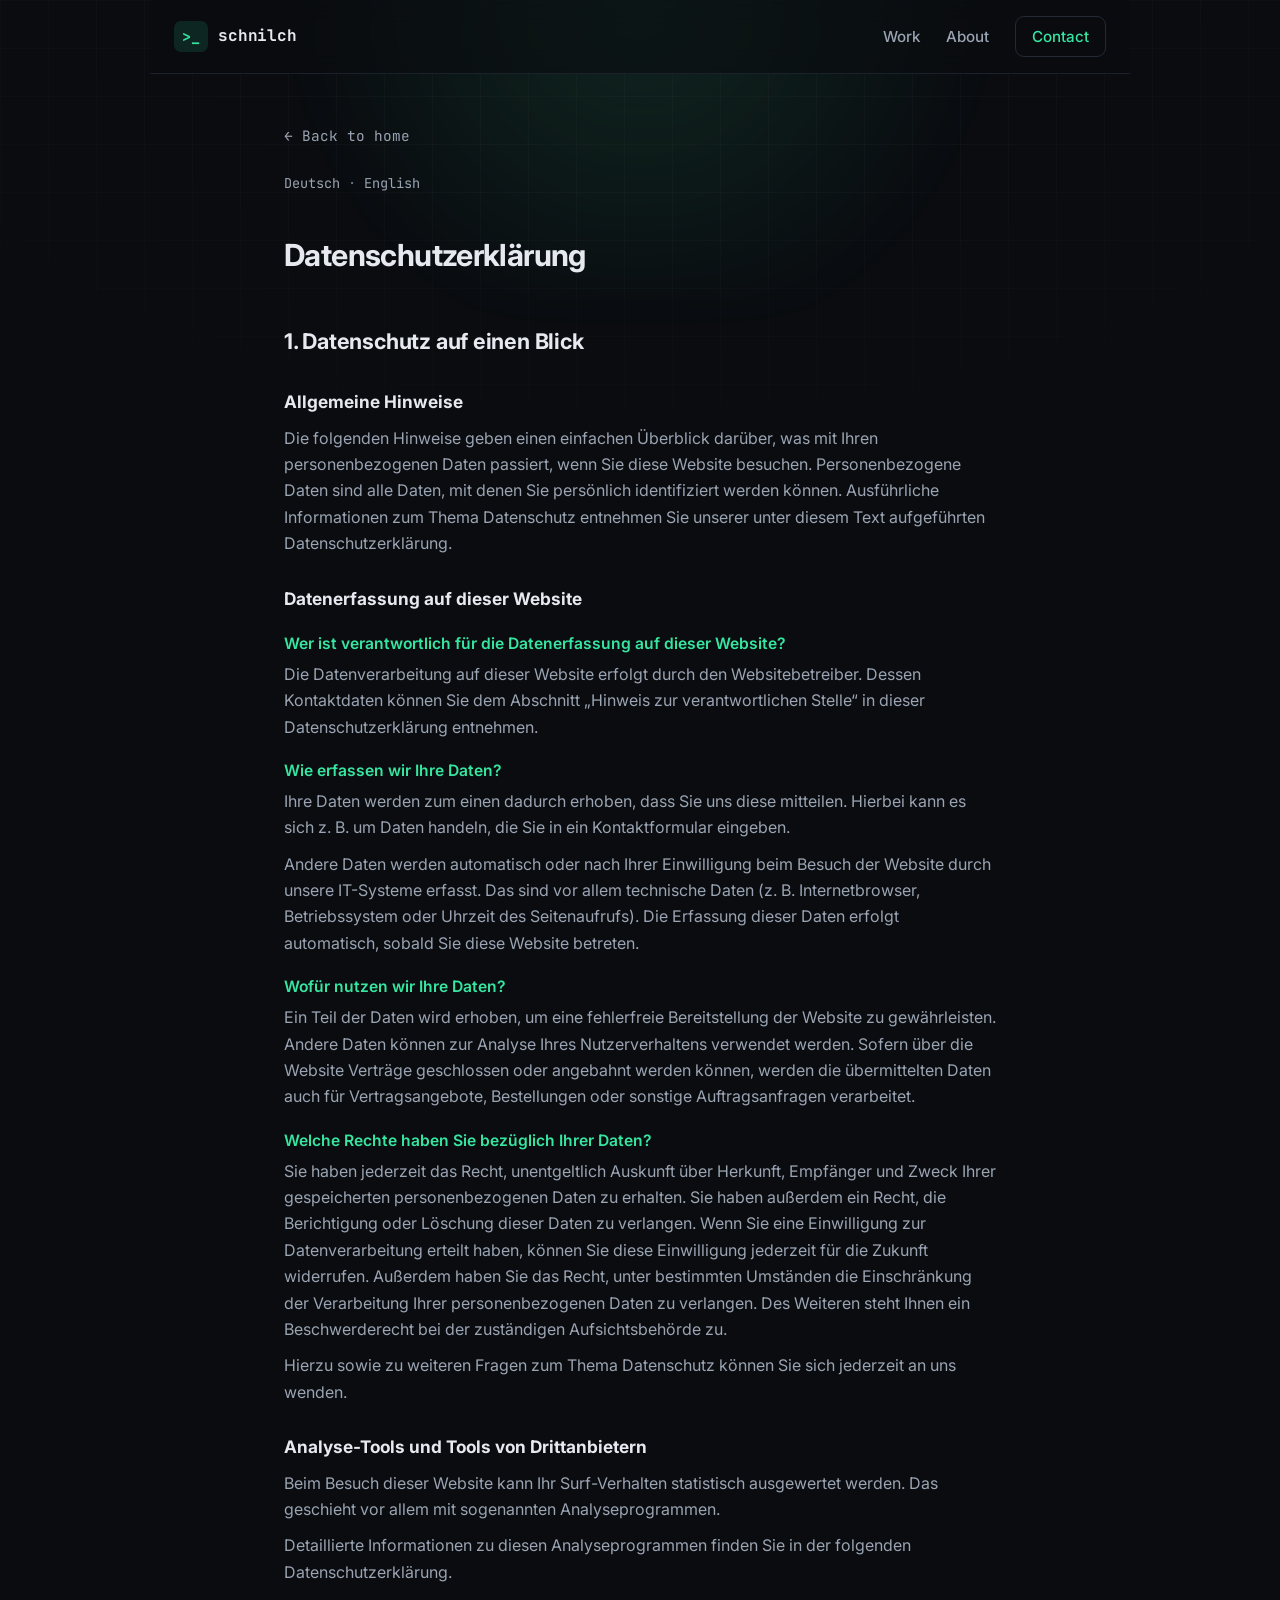
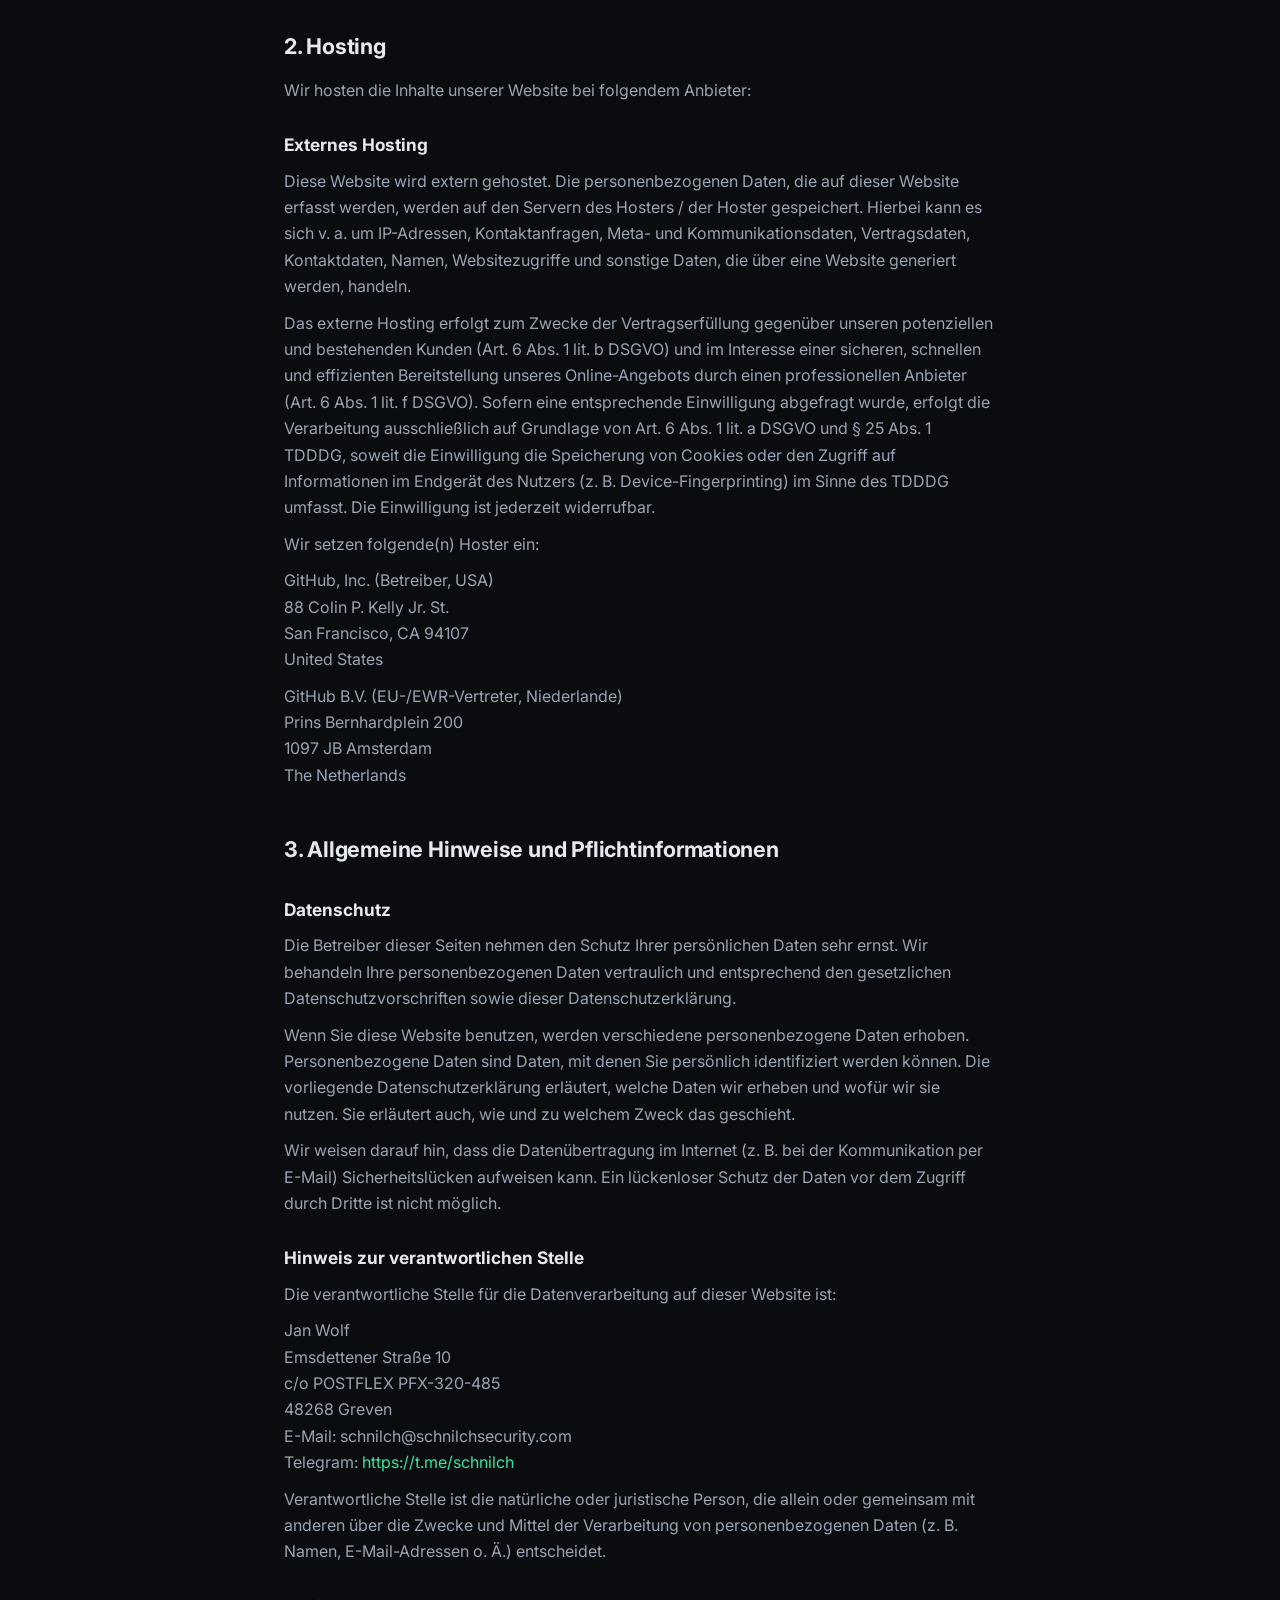
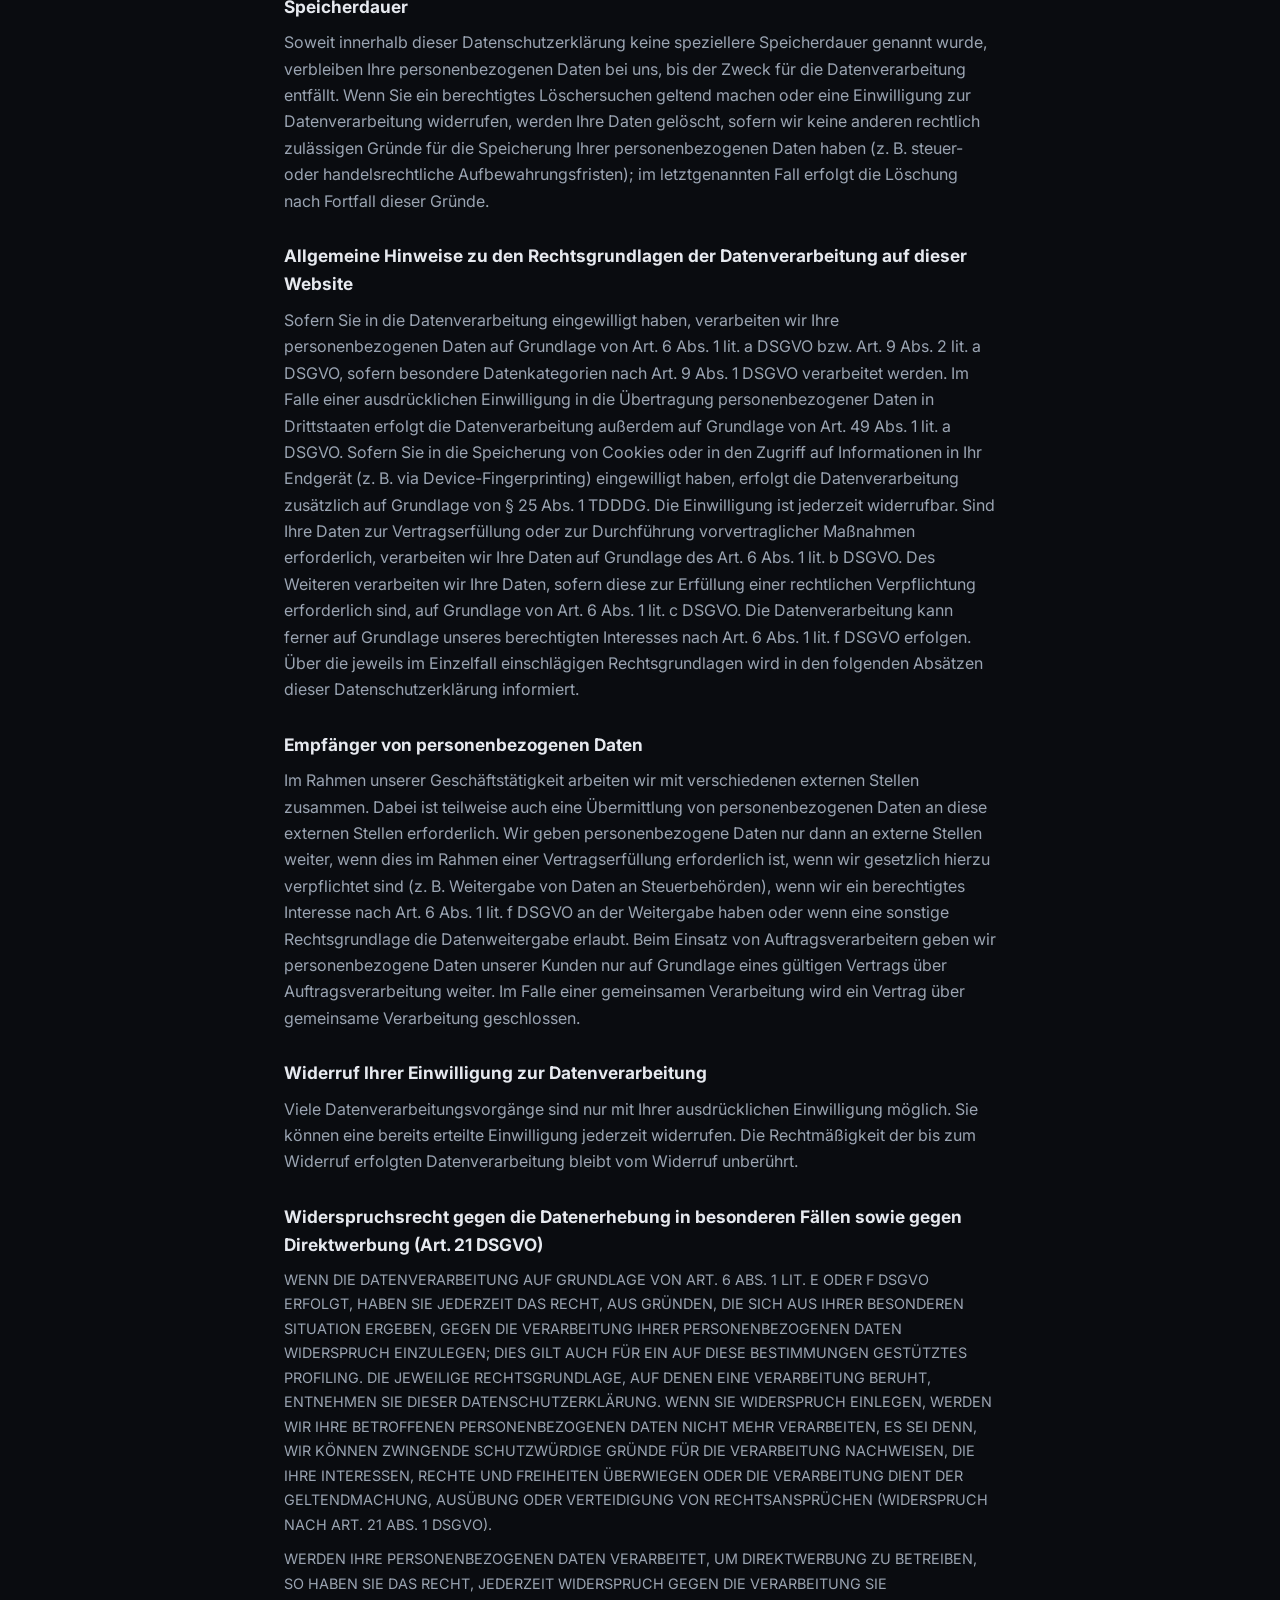
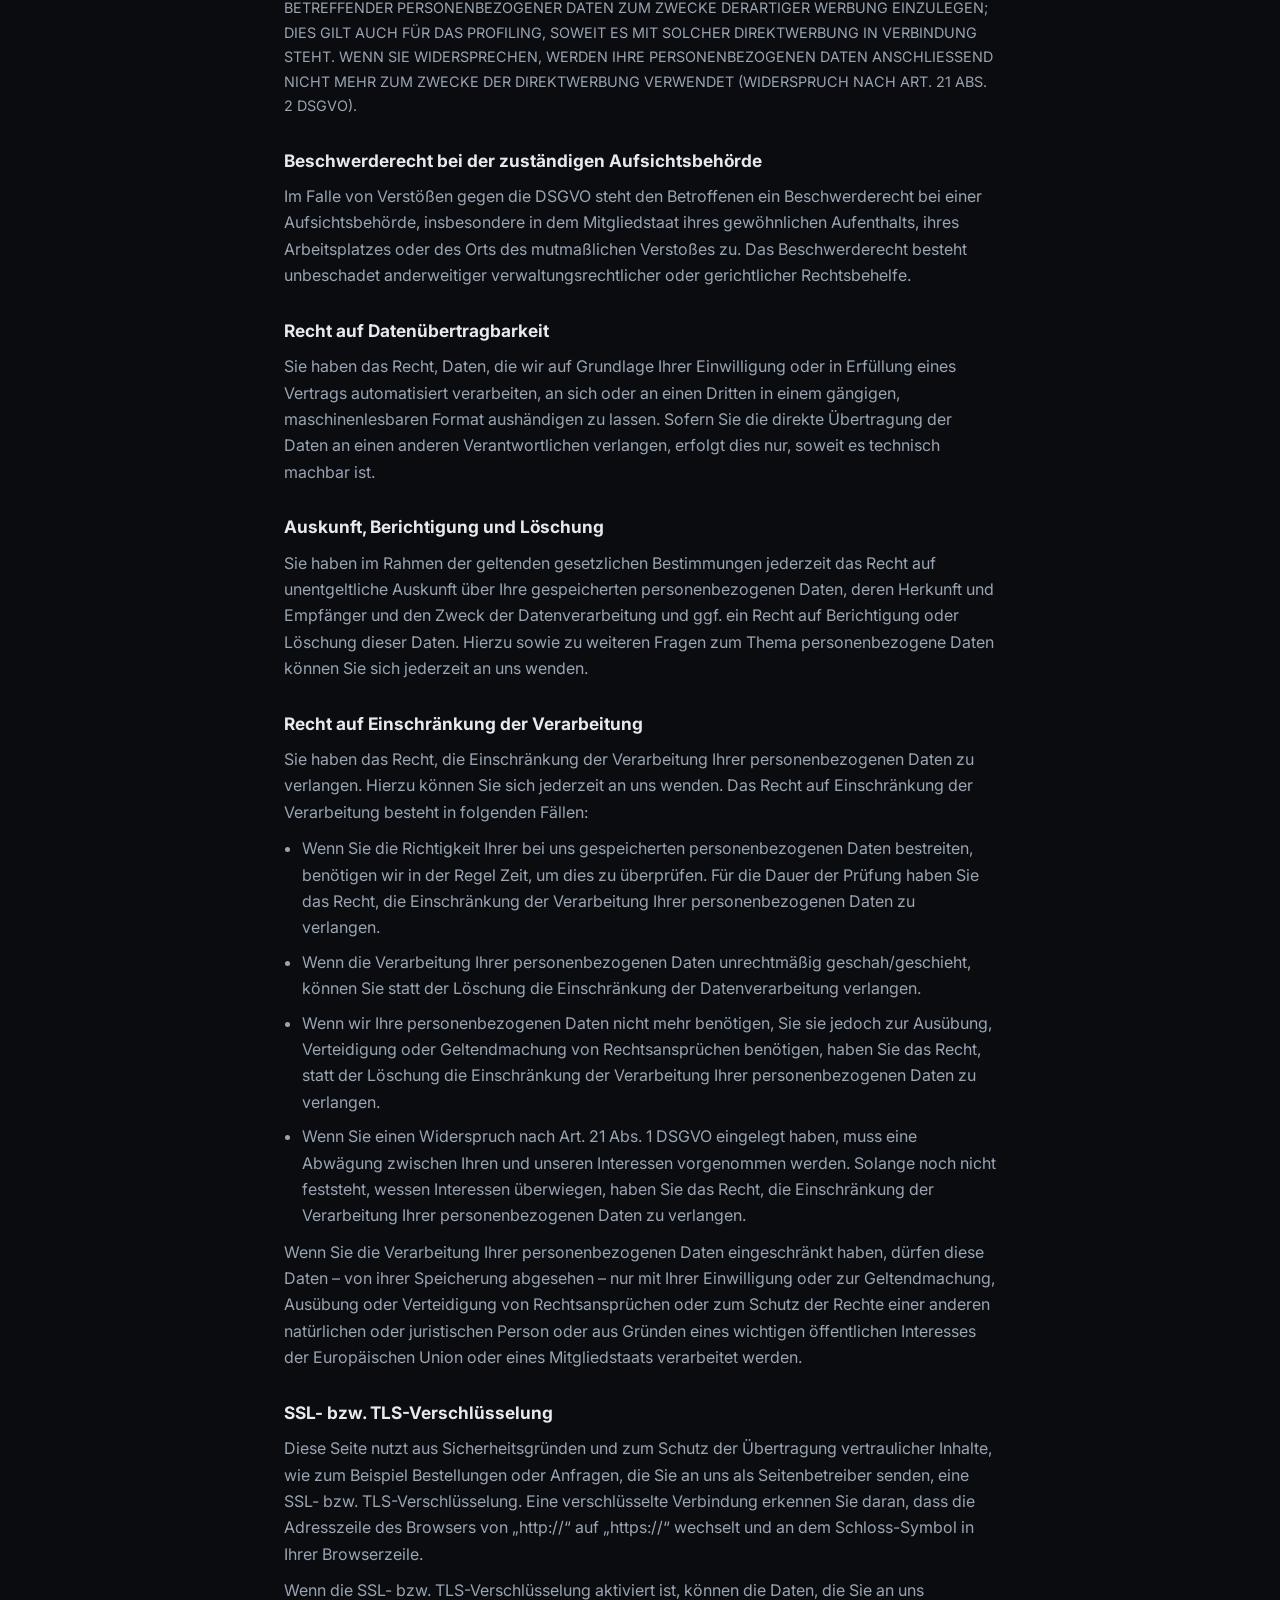
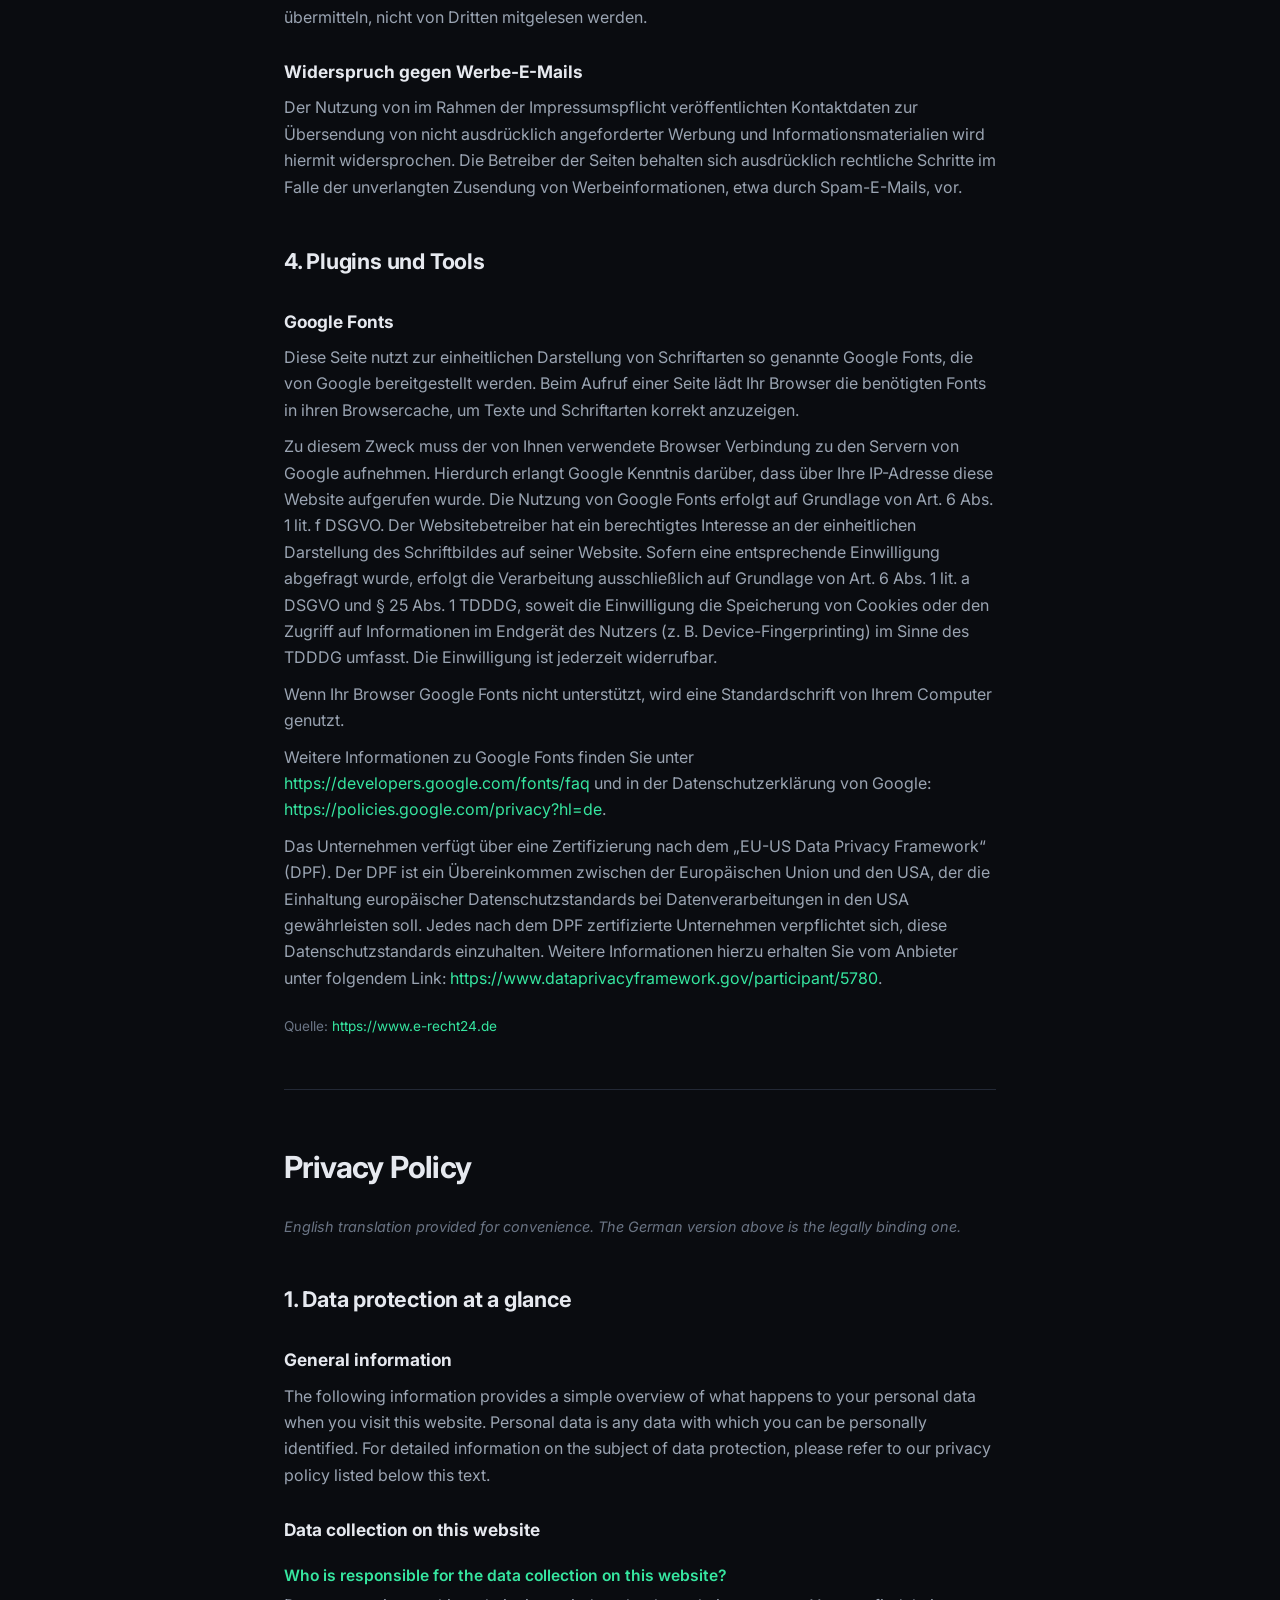
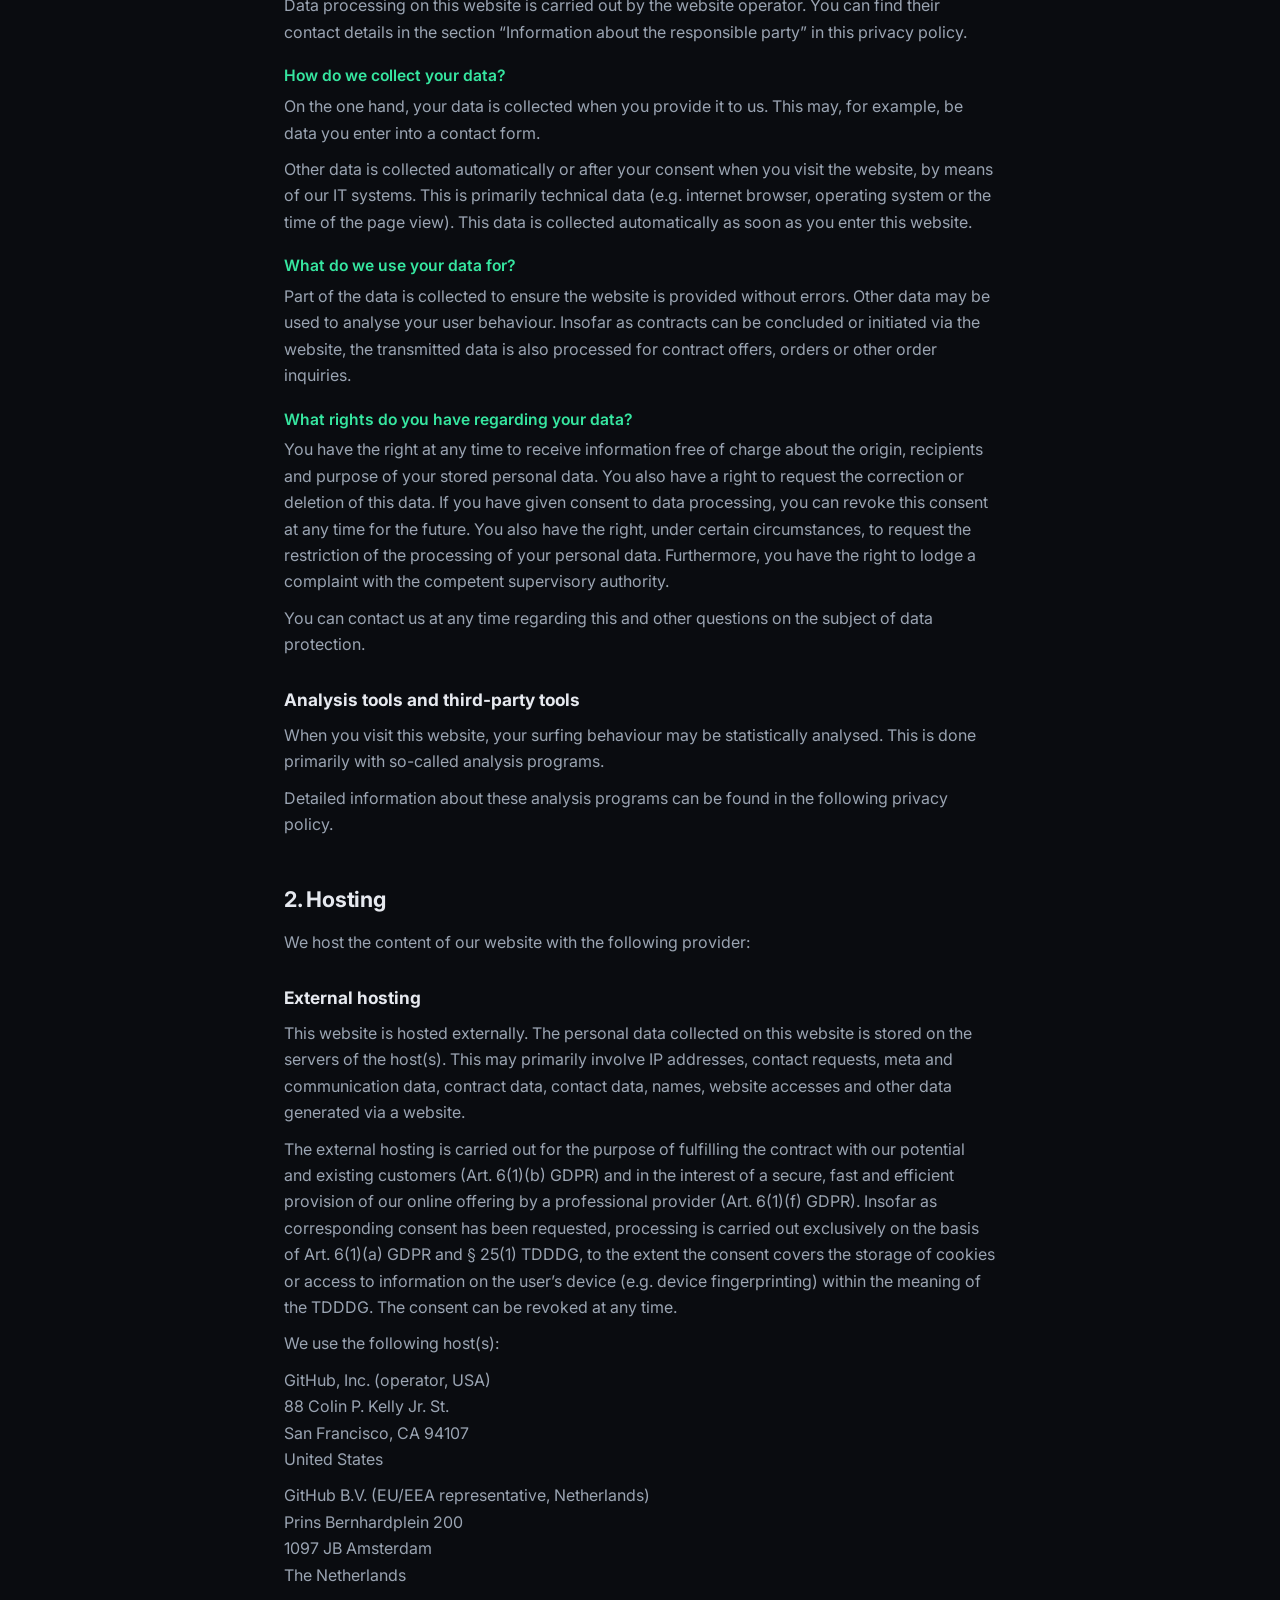
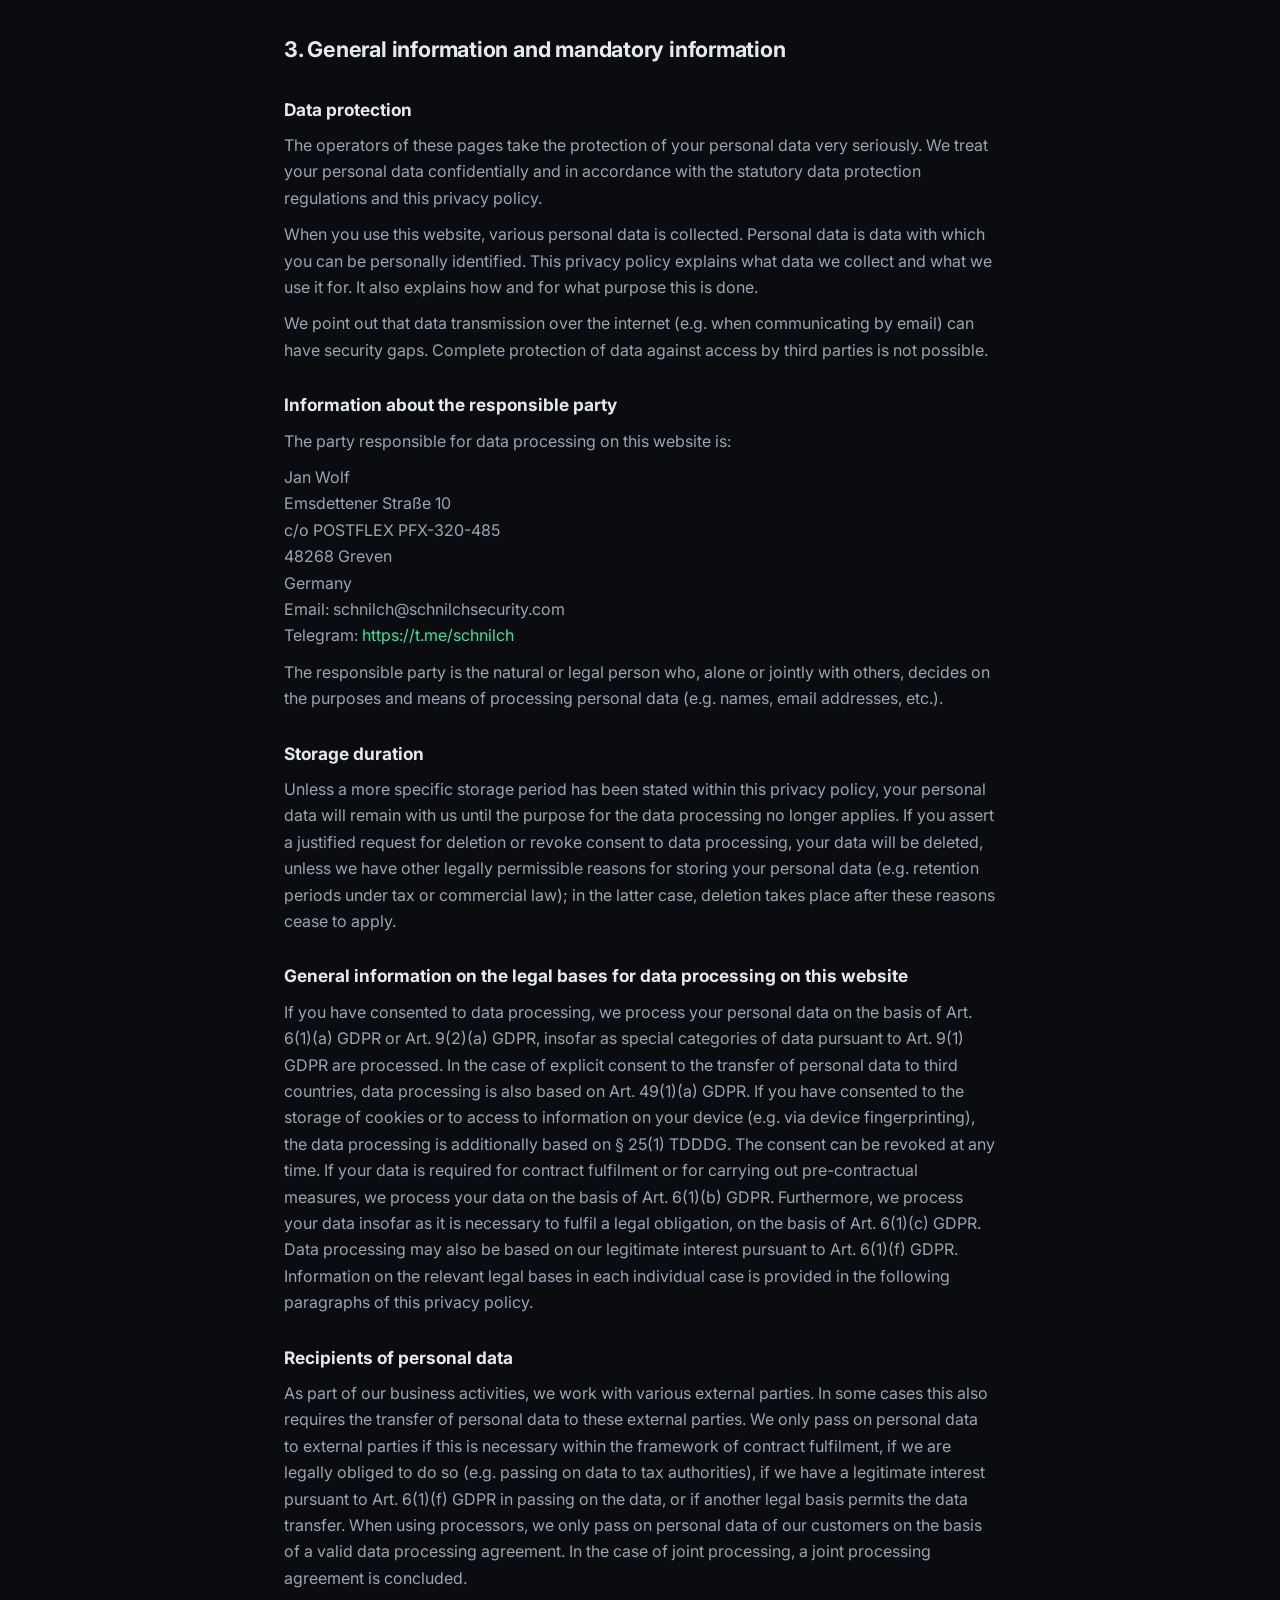
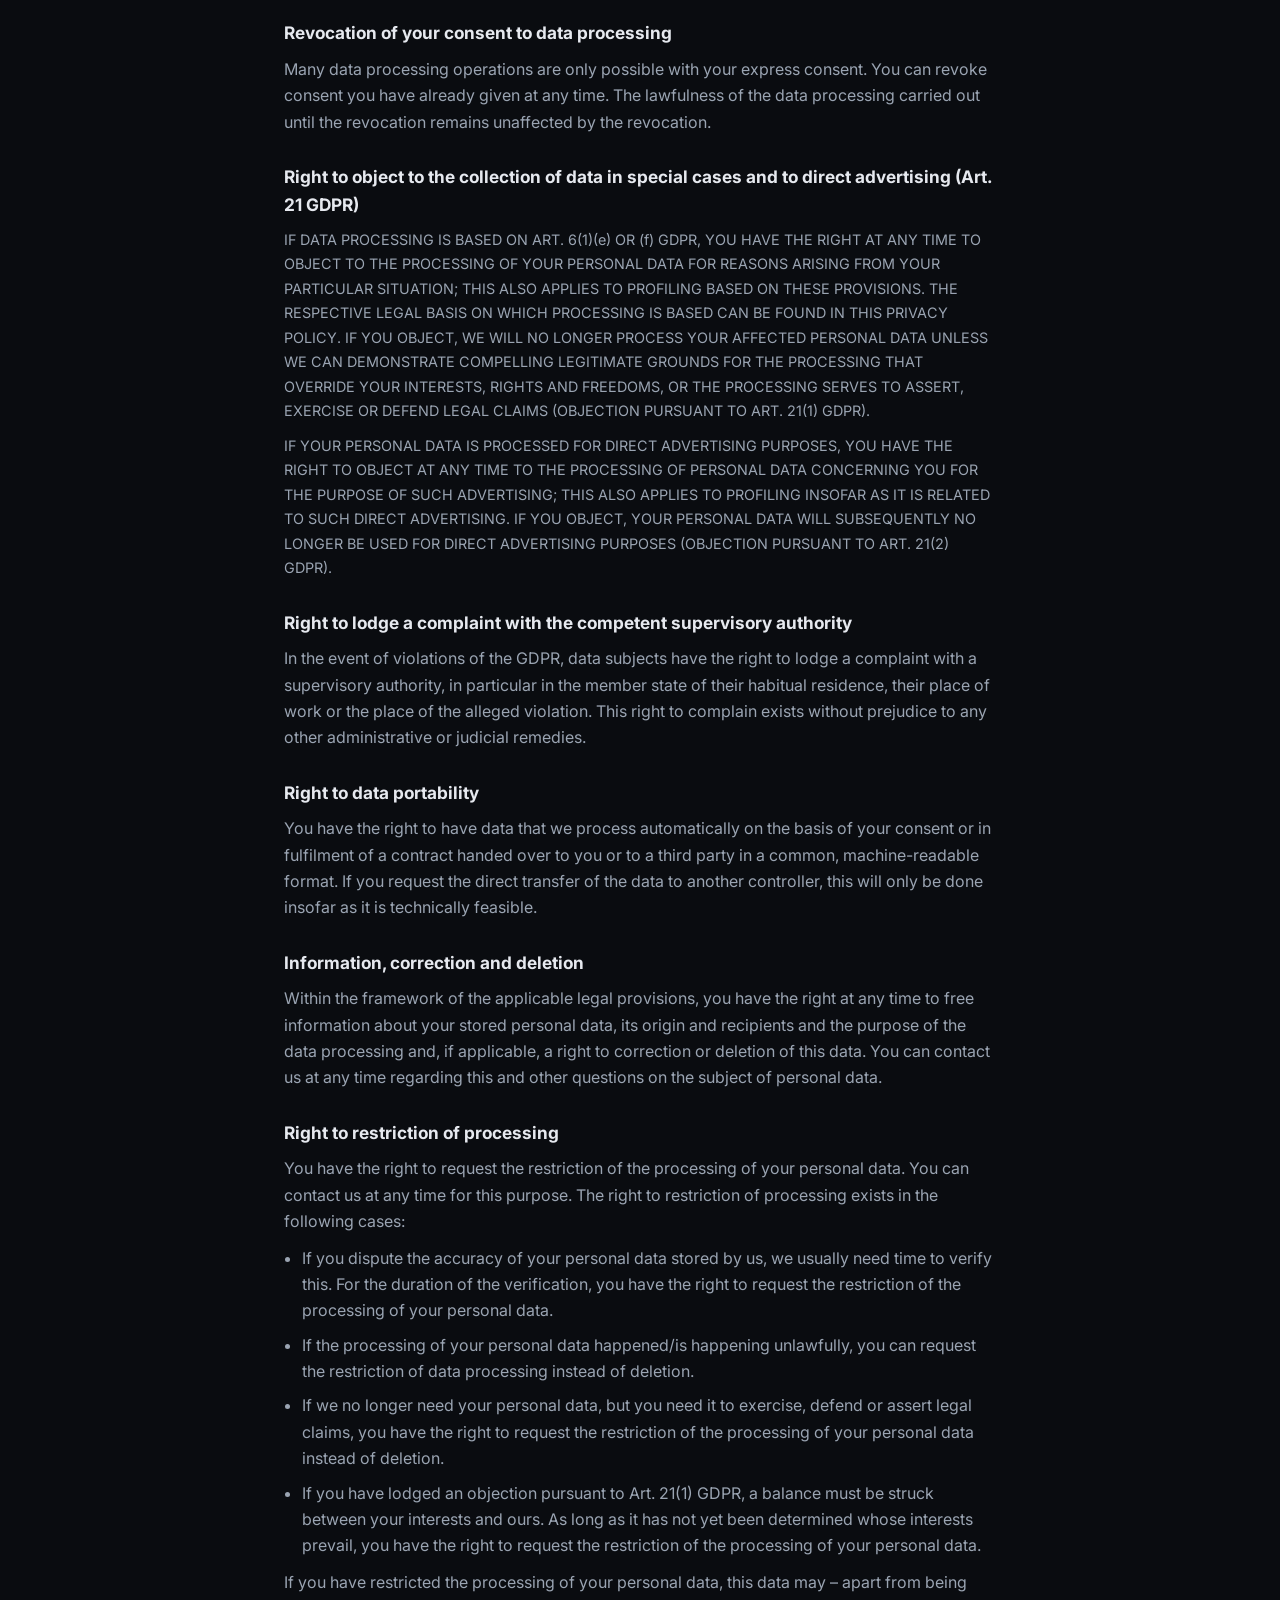
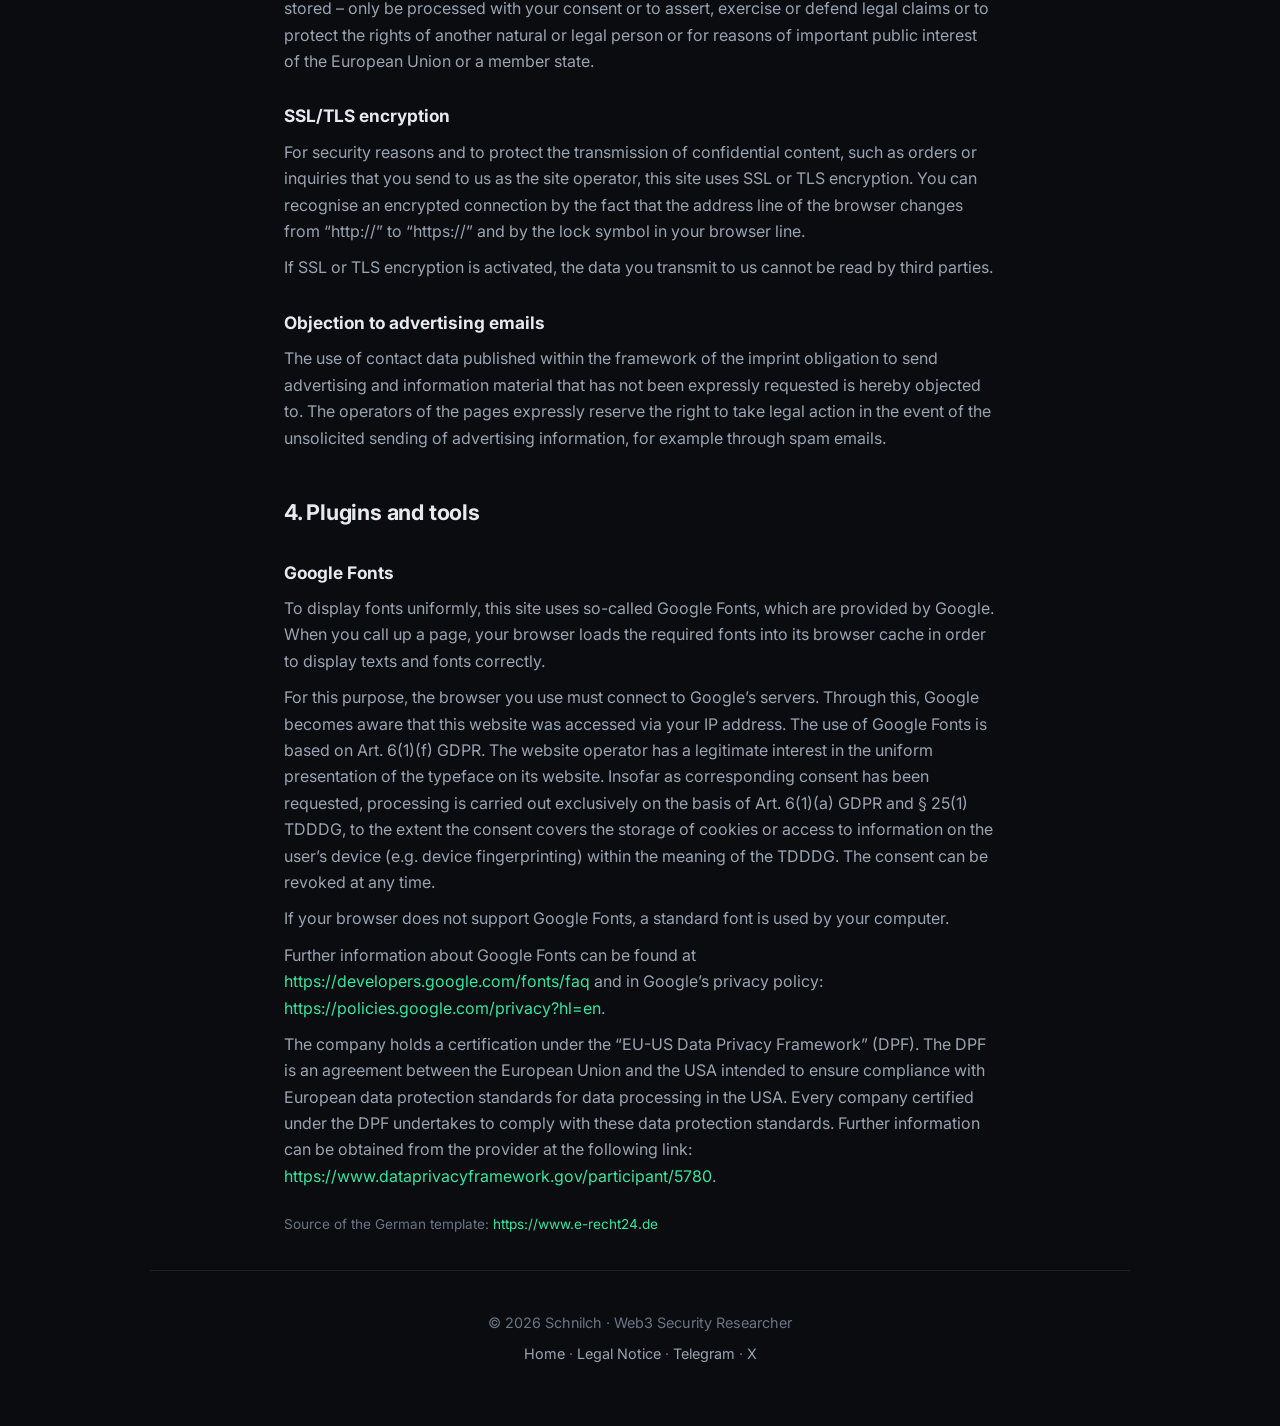
==== datenschutz.html @ ca4ee260 "Initial portfolio site Static site for a Web3 security researcher: hero, public contest results, Sui" ====
<!DOCTYPE html>
<html lang="de">
<head>
  <meta charset="UTF-8" />
  <meta name="viewport" content="width=device-width, initial-scale=1.0" />
  <title>Datenschutzerklärung / Privacy Policy · Schnilch</title>
  <meta name="description" content="Datenschutzerklärung / Privacy Policy for Jan Wolf, Web3 Security Researcher." />

  <link rel="preconnect" href="https://fonts.googleapis.com" />
  <link rel="preconnect" href="https://fonts.gstatic.com" crossorigin />
  <link href="https://fonts.googleapis.com/css2?family=JetBrains+Mono:wght@400;500;700&family=Inter:wght@400;500;600;700;800&display=swap" rel="stylesheet" />
  <link rel="stylesheet" href="styles.css" />
  <link rel="icon" href="data:image/svg+xml,<svg xmlns='http://www.w3.org/2000/svg' viewBox='0 0 100 100'><text y='.9em' font-size='90'>🛡️</text></svg>" />
</head>
<body>
  <div class="bg-grid" aria-hidden="true"></div>
  <div class="bg-glow" aria-hidden="true"></div>

  <header class="nav">
    <a href="index.html" class="brand">
      <span class="brand-mark">&gt;_</span>
      <span class="brand-name">schnilch</span>
    </a>
    <nav class="nav-links">
      <a href="index.html#work">Work</a>
      <a href="index.html#about">About</a>
      <a href="index.html#contact" class="nav-cta">Contact</a>
    </nav>
  </header>

  <main class="legal">
    <a class="back-link" href="index.html">← Back to home</a>
    <div class="lang-jump"><a href="#de">Deutsch</a> · <a href="#en">English</a></div>

    <!-- ============ GERMAN (legally binding) ============ -->
    <article id="de" class="legal-doc" lang="de">
      <h1>Datenschutzerklärung</h1>

      <h2>1. Datenschutz auf einen Blick</h2>

      <h3>Allgemeine Hinweise</h3>
      <p>Die folgenden Hinweise geben einen einfachen Überblick darüber, was mit Ihren personenbezogenen Daten passiert, wenn Sie diese Website besuchen. Personenbezogene Daten sind alle Daten, mit denen Sie persönlich identifiziert werden können. Ausführliche Informationen zum Thema Datenschutz entnehmen Sie unserer unter diesem Text aufgeführten Datenschutzerklärung.</p>

      <h3>Datenerfassung auf dieser Website</h3>

      <h4>Wer ist verantwortlich für die Datenerfassung auf dieser Website?</h4>
      <p>Die Datenverarbeitung auf dieser Website erfolgt durch den Websitebetreiber. Dessen Kontaktdaten können Sie dem Abschnitt „Hinweis zur verantwortlichen Stelle“ in dieser Datenschutzerklärung entnehmen.</p>

      <h4>Wie erfassen wir Ihre Daten?</h4>
      <p>Ihre Daten werden zum einen dadurch erhoben, dass Sie uns diese mitteilen. Hierbei kann es sich z. B. um Daten handeln, die Sie in ein Kontaktformular eingeben.</p>
      <p>Andere Daten werden automatisch oder nach Ihrer Einwilligung beim Besuch der Website durch unsere IT-Systeme erfasst. Das sind vor allem technische Daten (z. B. Internetbrowser, Betriebssystem oder Uhrzeit des Seitenaufrufs). Die Erfassung dieser Daten erfolgt automatisch, sobald Sie diese Website betreten.</p>

      <h4>Wofür nutzen wir Ihre Daten?</h4>
      <p>Ein Teil der Daten wird erhoben, um eine fehlerfreie Bereitstellung der Website zu gewährleisten. Andere Daten können zur Analyse Ihres Nutzerverhaltens verwendet werden. Sofern über die Website Verträge geschlossen oder angebahnt werden können, werden die übermittelten Daten auch für Vertragsangebote, Bestellungen oder sonstige Auftragsanfragen verarbeitet.</p>

      <h4>Welche Rechte haben Sie bezüglich Ihrer Daten?</h4>
      <p>Sie haben jederzeit das Recht, unentgeltlich Auskunft über Herkunft, Empfänger und Zweck Ihrer gespeicherten personenbezogenen Daten zu erhalten. Sie haben außerdem ein Recht, die Berichtigung oder Löschung dieser Daten zu verlangen. Wenn Sie eine Einwilligung zur Datenverarbeitung erteilt haben, können Sie diese Einwilligung jederzeit für die Zukunft widerrufen. Außerdem haben Sie das Recht, unter bestimmten Umständen die Einschränkung der Verarbeitung Ihrer personenbezogenen Daten zu verlangen. Des Weiteren steht Ihnen ein Beschwerderecht bei der zuständigen Aufsichtsbehörde zu.</p>
      <p>Hierzu sowie zu weiteren Fragen zum Thema Datenschutz können Sie sich jederzeit an uns wenden.</p>

      <h3>Analyse-Tools und Tools von Drittanbietern</h3>
      <p>Beim Besuch dieser Website kann Ihr Surf-Verhalten statistisch ausgewertet werden. Das geschieht vor allem mit sogenannten Analyseprogrammen.</p>
      <p>Detaillierte Informationen zu diesen Analyseprogrammen finden Sie in der folgenden Datenschutzerklärung.</p>

      <h2>2. Hosting</h2>
      <p>Wir hosten die Inhalte unserer Website bei folgendem Anbieter:</p>

      <h3>Externes Hosting</h3>
      <p>Diese Website wird extern gehostet. Die personenbezogenen Daten, die auf dieser Website erfasst werden, werden auf den Servern des Hosters / der Hoster gespeichert. Hierbei kann es sich v. a. um IP-Adressen, Kontaktanfragen, Meta- und Kommunikationsdaten, Vertragsdaten, Kontaktdaten, Namen, Websitezugriffe und sonstige Daten, die über eine Website generiert werden, handeln.</p>
      <p>Das externe Hosting erfolgt zum Zwecke der Vertragserfüllung gegenüber unseren potenziellen und bestehenden Kunden (Art. 6 Abs. 1 lit. b DSGVO) und im Interesse einer sicheren, schnellen und effizienten Bereitstellung unseres Online-Angebots durch einen professionellen Anbieter (Art. 6 Abs. 1 lit. f DSGVO). Sofern eine entsprechende Einwilligung abgefragt wurde, erfolgt die Verarbeitung ausschließlich auf Grundlage von Art. 6 Abs. 1 lit. a DSGVO und § 25 Abs. 1 TDDDG, soweit die Einwilligung die Speicherung von Cookies oder den Zugriff auf Informationen im Endgerät des Nutzers (z. B. Device-Fingerprinting) im Sinne des TDDDG umfasst. Die Einwilligung ist jederzeit widerrufbar.</p>
      <p>Wir setzen folgende(n) Hoster ein:</p>
      <p>GitHub, Inc. (Betreiber, USA)<br />
      88 Colin P. Kelly Jr. St.<br />
      San Francisco, CA 94107<br />
      United States</p>
      <p>GitHub B.V. (EU-/EWR-Vertreter, Niederlande)<br />
      Prins Bernhardplein 200<br />
      1097 JB Amsterdam<br />
      The Netherlands</p>

      <h2>3. Allgemeine Hinweise und Pflichtinformationen</h2>

      <h3>Datenschutz</h3>
      <p>Die Betreiber dieser Seiten nehmen den Schutz Ihrer persönlichen Daten sehr ernst. Wir behandeln Ihre personenbezogenen Daten vertraulich und entsprechend den gesetzlichen Datenschutzvorschriften sowie dieser Datenschutzerklärung.</p>
      <p>Wenn Sie diese Website benutzen, werden verschiedene personenbezogene Daten erhoben. Personenbezogene Daten sind Daten, mit denen Sie persönlich identifiziert werden können. Die vorliegende Datenschutzerklärung erläutert, welche Daten wir erheben und wofür wir sie nutzen. Sie erläutert auch, wie und zu welchem Zweck das geschieht.</p>
      <p>Wir weisen darauf hin, dass die Datenübertragung im Internet (z. B. bei der Kommunikation per E-Mail) Sicherheitslücken aufweisen kann. Ein lückenloser Schutz der Daten vor dem Zugriff durch Dritte ist nicht möglich.</p>

      <h3>Hinweis zur verantwortlichen Stelle</h3>
      <p>Die verantwortliche Stelle für die Datenverarbeitung auf dieser Website ist:</p>
      <p>Jan Wolf<br />
      Emsdettener Straße 10<br />
      c/o POSTFLEX PFX-320-485<br />
      48268 Greven<br />
      E-Mail: schnilch@schnilchsecurity.com<br />
      Telegram: <a href="https://t.me/schnilch" target="_blank" rel="noopener">https://t.me/schnilch</a></p>
      <p>Verantwortliche Stelle ist die natürliche oder juristische Person, die allein oder gemeinsam mit anderen über die Zwecke und Mittel der Verarbeitung von personenbezogenen Daten (z. B. Namen, E-Mail-Adressen o. Ä.) entscheidet.</p>

      <h3>Speicherdauer</h3>
      <p>Soweit innerhalb dieser Datenschutzerklärung keine speziellere Speicherdauer genannt wurde, verbleiben Ihre personenbezogenen Daten bei uns, bis der Zweck für die Datenverarbeitung entfällt. Wenn Sie ein berechtigtes Löschersuchen geltend machen oder eine Einwilligung zur Datenverarbeitung widerrufen, werden Ihre Daten gelöscht, sofern wir keine anderen rechtlich zulässigen Gründe für die Speicherung Ihrer personenbezogenen Daten haben (z. B. steuer- oder handelsrechtliche Aufbewahrungsfristen); im letztgenannten Fall erfolgt die Löschung nach Fortfall dieser Gründe.</p>

      <h3>Allgemeine Hinweise zu den Rechtsgrundlagen der Datenverarbeitung auf dieser Website</h3>
      <p>Sofern Sie in die Datenverarbeitung eingewilligt haben, verarbeiten wir Ihre personenbezogenen Daten auf Grundlage von Art. 6 Abs. 1 lit. a DSGVO bzw. Art. 9 Abs. 2 lit. a DSGVO, sofern besondere Datenkategorien nach Art. 9 Abs. 1 DSGVO verarbeitet werden. Im Falle einer ausdrücklichen Einwilligung in die Übertragung personenbezogener Daten in Drittstaaten erfolgt die Datenverarbeitung außerdem auf Grundlage von Art. 49 Abs. 1 lit. a DSGVO. Sofern Sie in die Speicherung von Cookies oder in den Zugriff auf Informationen in Ihr Endgerät (z. B. via Device-Fingerprinting) eingewilligt haben, erfolgt die Datenverarbeitung zusätzlich auf Grundlage von § 25 Abs. 1 TDDDG. Die Einwilligung ist jederzeit widerrufbar. Sind Ihre Daten zur Vertragserfüllung oder zur Durchführung vorvertraglicher Maßnahmen erforderlich, verarbeiten wir Ihre Daten auf Grundlage des Art. 6 Abs. 1 lit. b DSGVO. Des Weiteren verarbeiten wir Ihre Daten, sofern diese zur Erfüllung einer rechtlichen Verpflichtung erforderlich sind, auf Grundlage von Art. 6 Abs. 1 lit. c DSGVO. Die Datenverarbeitung kann ferner auf Grundlage unseres berechtigten Interesses nach Art. 6 Abs. 1 lit. f DSGVO erfolgen. Über die jeweils im Einzelfall einschlägigen Rechtsgrundlagen wird in den folgenden Absätzen dieser Datenschutzerklärung informiert.</p>

      <h3>Empfänger von personenbezogenen Daten</h3>
      <p>Im Rahmen unserer Geschäftstätigkeit arbeiten wir mit verschiedenen externen Stellen zusammen. Dabei ist teilweise auch eine Übermittlung von personenbezogenen Daten an diese externen Stellen erforderlich. Wir geben personenbezogene Daten nur dann an externe Stellen weiter, wenn dies im Rahmen einer Vertragserfüllung erforderlich ist, wenn wir gesetzlich hierzu verpflichtet sind (z. B. Weitergabe von Daten an Steuerbehörden), wenn wir ein berechtigtes Interesse nach Art. 6 Abs. 1 lit. f DSGVO an der Weitergabe haben oder wenn eine sonstige Rechtsgrundlage die Datenweitergabe erlaubt. Beim Einsatz von Auftragsverarbeitern geben wir personenbezogene Daten unserer Kunden nur auf Grundlage eines gültigen Vertrags über Auftragsverarbeitung weiter. Im Falle einer gemeinsamen Verarbeitung wird ein Vertrag über gemeinsame Verarbeitung geschlossen.</p>

      <h3>Widerruf Ihrer Einwilligung zur Datenverarbeitung</h3>
      <p>Viele Datenverarbeitungsvorgänge sind nur mit Ihrer ausdrücklichen Einwilligung möglich. Sie können eine bereits erteilte Einwilligung jederzeit widerrufen. Die Rechtmäßigkeit der bis zum Widerruf erfolgten Datenverarbeitung bleibt vom Widerruf unberührt.</p>

      <h3>Widerspruchsrecht gegen die Datenerhebung in besonderen Fällen sowie gegen Direktwerbung (Art. 21 DSGVO)</h3>
      <p class="upper">WENN DIE DATENVERARBEITUNG AUF GRUNDLAGE VON ART. 6 ABS. 1 LIT. E ODER F DSGVO ERFOLGT, HABEN SIE JEDERZEIT DAS RECHT, AUS GRÜNDEN, DIE SICH AUS IHRER BESONDEREN SITUATION ERGEBEN, GEGEN DIE VERARBEITUNG IHRER PERSONENBEZOGENEN DATEN WIDERSPRUCH EINZULEGEN; DIES GILT AUCH FÜR EIN AUF DIESE BESTIMMUNGEN GESTÜTZTES PROFILING. DIE JEWEILIGE RECHTSGRUNDLAGE, AUF DENEN EINE VERARBEITUNG BERUHT, ENTNEHMEN SIE DIESER DATENSCHUTZERKLÄRUNG. WENN SIE WIDERSPRUCH EINLEGEN, WERDEN WIR IHRE BETROFFENEN PERSONENBEZOGENEN DATEN NICHT MEHR VERARBEITEN, ES SEI DENN, WIR KÖNNEN ZWINGENDE SCHUTZWÜRDIGE GRÜNDE FÜR DIE VERARBEITUNG NACHWEISEN, DIE IHRE INTERESSEN, RECHTE UND FREIHEITEN ÜBERWIEGEN ODER DIE VERARBEITUNG DIENT DER GELTENDMACHUNG, AUSÜBUNG ODER VERTEIDIGUNG VON RECHTSANSPRÜCHEN (WIDERSPRUCH NACH ART. 21 ABS. 1 DSGVO).</p>
      <p class="upper">WERDEN IHRE PERSONENBEZOGENEN DATEN VERARBEITET, UM DIREKTWERBUNG ZU BETREIBEN, SO HABEN SIE DAS RECHT, JEDERZEIT WIDERSPRUCH GEGEN DIE VERARBEITUNG SIE BETREFFENDER PERSONENBEZOGENER DATEN ZUM ZWECKE DERARTIGER WERBUNG EINZULEGEN; DIES GILT AUCH FÜR DAS PROFILING, SOWEIT ES MIT SOLCHER DIREKTWERBUNG IN VERBINDUNG STEHT. WENN SIE WIDERSPRECHEN, WERDEN IHRE PERSONENBEZOGENEN DATEN ANSCHLIESSEND NICHT MEHR ZUM ZWECKE DER DIREKTWERBUNG VERWENDET (WIDERSPRUCH NACH ART. 21 ABS. 2 DSGVO).</p>

      <h3>Beschwerderecht bei der zuständigen Aufsichtsbehörde</h3>
      <p>Im Falle von Verstößen gegen die DSGVO steht den Betroffenen ein Beschwerderecht bei einer Aufsichtsbehörde, insbesondere in dem Mitgliedstaat ihres gewöhnlichen Aufenthalts, ihres Arbeitsplatzes oder des Orts des mutmaßlichen Verstoßes zu. Das Beschwerderecht besteht unbeschadet anderweitiger verwaltungsrechtlicher oder gerichtlicher Rechtsbehelfe.</p>

      <h3>Recht auf Datenübertragbarkeit</h3>
      <p>Sie haben das Recht, Daten, die wir auf Grundlage Ihrer Einwilligung oder in Erfüllung eines Vertrags automatisiert verarbeiten, an sich oder an einen Dritten in einem gängigen, maschinenlesbaren Format aushändigen zu lassen. Sofern Sie die direkte Übertragung der Daten an einen anderen Verantwortlichen verlangen, erfolgt dies nur, soweit es technisch machbar ist.</p>

      <h3>Auskunft, Berichtigung und Löschung</h3>
      <p>Sie haben im Rahmen der geltenden gesetzlichen Bestimmungen jederzeit das Recht auf unentgeltliche Auskunft über Ihre gespeicherten personenbezogenen Daten, deren Herkunft und Empfänger und den Zweck der Datenverarbeitung und ggf. ein Recht auf Berichtigung oder Löschung dieser Daten. Hierzu sowie zu weiteren Fragen zum Thema personenbezogene Daten können Sie sich jederzeit an uns wenden.</p>

      <h3>Recht auf Einschränkung der Verarbeitung</h3>
      <p>Sie haben das Recht, die Einschränkung der Verarbeitung Ihrer personenbezogenen Daten zu verlangen. Hierzu können Sie sich jederzeit an uns wenden. Das Recht auf Einschränkung der Verarbeitung besteht in folgenden Fällen:</p>
      <ul>
        <li>Wenn Sie die Richtigkeit Ihrer bei uns gespeicherten personenbezogenen Daten bestreiten, benötigen wir in der Regel Zeit, um dies zu überprüfen. Für die Dauer der Prüfung haben Sie das Recht, die Einschränkung der Verarbeitung Ihrer personenbezogenen Daten zu verlangen.</li>
        <li>Wenn die Verarbeitung Ihrer personenbezogenen Daten unrechtmäßig geschah/geschieht, können Sie statt der Löschung die Einschränkung der Datenverarbeitung verlangen.</li>
        <li>Wenn wir Ihre personenbezogenen Daten nicht mehr benötigen, Sie sie jedoch zur Ausübung, Verteidigung oder Geltendmachung von Rechtsansprüchen benötigen, haben Sie das Recht, statt der Löschung die Einschränkung der Verarbeitung Ihrer personenbezogenen Daten zu verlangen.</li>
        <li>Wenn Sie einen Widerspruch nach Art. 21 Abs. 1 DSGVO eingelegt haben, muss eine Abwägung zwischen Ihren und unseren Interessen vorgenommen werden. Solange noch nicht feststeht, wessen Interessen überwiegen, haben Sie das Recht, die Einschränkung der Verarbeitung Ihrer personenbezogenen Daten zu verlangen.</li>
      </ul>
      <p>Wenn Sie die Verarbeitung Ihrer personenbezogenen Daten eingeschränkt haben, dürfen diese Daten – von ihrer Speicherung abgesehen – nur mit Ihrer Einwilligung oder zur Geltendmachung, Ausübung oder Verteidigung von Rechtsansprüchen oder zum Schutz der Rechte einer anderen natürlichen oder juristischen Person oder aus Gründen eines wichtigen öffentlichen Interesses der Europäischen Union oder eines Mitgliedstaats verarbeitet werden.</p>

      <h3>SSL- bzw. TLS-Verschlüsselung</h3>
      <p>Diese Seite nutzt aus Sicherheitsgründen und zum Schutz der Übertragung vertraulicher Inhalte, wie zum Beispiel Bestellungen oder Anfragen, die Sie an uns als Seitenbetreiber senden, eine SSL- bzw. TLS-Verschlüsselung. Eine verschlüsselte Verbindung erkennen Sie daran, dass die Adresszeile des Browsers von „http://“ auf „https://“ wechselt und an dem Schloss-Symbol in Ihrer Browserzeile.</p>
      <p>Wenn die SSL- bzw. TLS-Verschlüsselung aktiviert ist, können die Daten, die Sie an uns übermitteln, nicht von Dritten mitgelesen werden.</p>

      <h3>Widerspruch gegen Werbe-E-Mails</h3>
      <p>Der Nutzung von im Rahmen der Impressumspflicht veröffentlichten Kontaktdaten zur Übersendung von nicht ausdrücklich angeforderter Werbung und Informationsmaterialien wird hiermit widersprochen. Die Betreiber der Seiten behalten sich ausdrücklich rechtliche Schritte im Falle der unverlangten Zusendung von Werbeinformationen, etwa durch Spam-E-Mails, vor.</p>

      <h2>4. Plugins und Tools</h2>

      <h3>Google Fonts</h3>
      <p>Diese Seite nutzt zur einheitlichen Darstellung von Schriftarten so genannte Google Fonts, die von Google bereitgestellt werden. Beim Aufruf einer Seite lädt Ihr Browser die benötigten Fonts in ihren Browsercache, um Texte und Schriftarten korrekt anzuzeigen.</p>
      <p>Zu diesem Zweck muss der von Ihnen verwendete Browser Verbindung zu den Servern von Google aufnehmen. Hierdurch erlangt Google Kenntnis darüber, dass über Ihre IP-Adresse diese Website aufgerufen wurde. Die Nutzung von Google Fonts erfolgt auf Grundlage von Art. 6 Abs. 1 lit. f DSGVO. Der Websitebetreiber hat ein berechtigtes Interesse an der einheitlichen Darstellung des Schriftbildes auf seiner Website. Sofern eine entsprechende Einwilligung abgefragt wurde, erfolgt die Verarbeitung ausschließlich auf Grundlage von Art. 6 Abs. 1 lit. a DSGVO und § 25 Abs. 1 TDDDG, soweit die Einwilligung die Speicherung von Cookies oder den Zugriff auf Informationen im Endgerät des Nutzers (z. B. Device-Fingerprinting) im Sinne des TDDDG umfasst. Die Einwilligung ist jederzeit widerrufbar.</p>
      <p>Wenn Ihr Browser Google Fonts nicht unterstützt, wird eine Standardschrift von Ihrem Computer genutzt.</p>
      <p>Weitere Informationen zu Google Fonts finden Sie unter <a href="https://developers.google.com/fonts/faq" target="_blank" rel="noopener">https://developers.google.com/fonts/faq</a> und in der Datenschutzerklärung von Google: <a href="https://policies.google.com/privacy?hl=de" target="_blank" rel="noopener">https://policies.google.com/privacy?hl=de</a>.</p>
      <p>Das Unternehmen verfügt über eine Zertifizierung nach dem „EU-US Data Privacy Framework“ (DPF). Der DPF ist ein Übereinkommen zwischen der Europäischen Union und den USA, der die Einhaltung europäischer Datenschutzstandards bei Datenverarbeitungen in den USA gewährleisten soll. Jedes nach dem DPF zertifizierte Unternehmen verpflichtet sich, diese Datenschutzstandards einzuhalten. Weitere Informationen hierzu erhalten Sie vom Anbieter unter folgendem Link: <a href="https://www.dataprivacyframework.gov/participant/5780" target="_blank" rel="noopener">https://www.dataprivacyframework.gov/participant/5780</a>.</p>

      <p class="source">Quelle: <a href="https://www.e-recht24.de" target="_blank" rel="noopener">https://www.e-recht24.de</a></p>
    </article>

    <hr class="legal-sep" />

    <!-- ============ ENGLISH (convenience translation) ============ -->
    <article id="en" class="legal-doc" lang="en">
      <h1>Privacy Policy</h1>
      <p class="note">English translation provided for convenience. The German version above is the legally binding one.</p>

      <h2>1. Data protection at a glance</h2>

      <h3>General information</h3>
      <p>The following information provides a simple overview of what happens to your personal data when you visit this website. Personal data is any data with which you can be personally identified. For detailed information on the subject of data protection, please refer to our privacy policy listed below this text.</p>

      <h3>Data collection on this website</h3>

      <h4>Who is responsible for the data collection on this website?</h4>
      <p>Data processing on this website is carried out by the website operator. You can find their contact details in the section “Information about the responsible party” in this privacy policy.</p>

      <h4>How do we collect your data?</h4>
      <p>On the one hand, your data is collected when you provide it to us. This may, for example, be data you enter into a contact form.</p>
      <p>Other data is collected automatically or after your consent when you visit the website, by means of our IT systems. This is primarily technical data (e.g. internet browser, operating system or the time of the page view). This data is collected automatically as soon as you enter this website.</p>

      <h4>What do we use your data for?</h4>
      <p>Part of the data is collected to ensure the website is provided without errors. Other data may be used to analyse your user behaviour. Insofar as contracts can be concluded or initiated via the website, the transmitted data is also processed for contract offers, orders or other order inquiries.</p>

      <h4>What rights do you have regarding your data?</h4>
      <p>You have the right at any time to receive information free of charge about the origin, recipients and purpose of your stored personal data. You also have a right to request the correction or deletion of this data. If you have given consent to data processing, you can revoke this consent at any time for the future. You also have the right, under certain circumstances, to request the restriction of the processing of your personal data. Furthermore, you have the right to lodge a complaint with the competent supervisory authority.</p>
      <p>You can contact us at any time regarding this and other questions on the subject of data protection.</p>

      <h3>Analysis tools and third-party tools</h3>
      <p>When you visit this website, your surfing behaviour may be statistically analysed. This is done primarily with so-called analysis programs.</p>
      <p>Detailed information about these analysis programs can be found in the following privacy policy.</p>

      <h2>2. Hosting</h2>
      <p>We host the content of our website with the following provider:</p>

      <h3>External hosting</h3>
      <p>This website is hosted externally. The personal data collected on this website is stored on the servers of the host(s). This may primarily involve IP addresses, contact requests, meta and communication data, contract data, contact data, names, website accesses and other data generated via a website.</p>
      <p>The external hosting is carried out for the purpose of fulfilling the contract with our potential and existing customers (Art. 6(1)(b) GDPR) and in the interest of a secure, fast and efficient provision of our online offering by a professional provider (Art. 6(1)(f) GDPR). Insofar as corresponding consent has been requested, processing is carried out exclusively on the basis of Art. 6(1)(a) GDPR and § 25(1) TDDDG, to the extent the consent covers the storage of cookies or access to information on the user’s device (e.g. device fingerprinting) within the meaning of the TDDDG. The consent can be revoked at any time.</p>
      <p>We use the following host(s):</p>
      <p>GitHub, Inc. (operator, USA)<br />
      88 Colin P. Kelly Jr. St.<br />
      San Francisco, CA 94107<br />
      United States</p>
      <p>GitHub B.V. (EU/EEA representative, Netherlands)<br />
      Prins Bernhardplein 200<br />
      1097 JB Amsterdam<br />
      The Netherlands</p>

      <h2>3. General information and mandatory information</h2>

      <h3>Data protection</h3>
      <p>The operators of these pages take the protection of your personal data very seriously. We treat your personal data confidentially and in accordance with the statutory data protection regulations and this privacy policy.</p>
      <p>When you use this website, various personal data is collected. Personal data is data with which you can be personally identified. This privacy policy explains what data we collect and what we use it for. It also explains how and for what purpose this is done.</p>
      <p>We point out that data transmission over the internet (e.g. when communicating by email) can have security gaps. Complete protection of data against access by third parties is not possible.</p>

      <h3>Information about the responsible party</h3>
      <p>The party responsible for data processing on this website is:</p>
      <p>Jan Wolf<br />
      Emsdettener Straße 10<br />
      c/o POSTFLEX PFX-320-485<br />
      48268 Greven<br />
      Germany<br />
      Email: schnilch@schnilchsecurity.com<br />
      Telegram: <a href="https://t.me/schnilch" target="_blank" rel="noopener">https://t.me/schnilch</a></p>
      <p>The responsible party is the natural or legal person who, alone or jointly with others, decides on the purposes and means of processing personal data (e.g. names, email addresses, etc.).</p>

      <h3>Storage duration</h3>
      <p>Unless a more specific storage period has been stated within this privacy policy, your personal data will remain with us until the purpose for the data processing no longer applies. If you assert a justified request for deletion or revoke consent to data processing, your data will be deleted, unless we have other legally permissible reasons for storing your personal data (e.g. retention periods under tax or commercial law); in the latter case, deletion takes place after these reasons cease to apply.</p>

      <h3>General information on the legal bases for data processing on this website</h3>
      <p>If you have consented to data processing, we process your personal data on the basis of Art. 6(1)(a) GDPR or Art. 9(2)(a) GDPR, insofar as special categories of data pursuant to Art. 9(1) GDPR are processed. In the case of explicit consent to the transfer of personal data to third countries, data processing is also based on Art. 49(1)(a) GDPR. If you have consented to the storage of cookies or to access to information on your device (e.g. via device fingerprinting), the data processing is additionally based on § 25(1) TDDDG. The consent can be revoked at any time. If your data is required for contract fulfilment or for carrying out pre-contractual measures, we process your data on the basis of Art. 6(1)(b) GDPR. Furthermore, we process your data insofar as it is necessary to fulfil a legal obligation, on the basis of Art. 6(1)(c) GDPR. Data processing may also be based on our legitimate interest pursuant to Art. 6(1)(f) GDPR. Information on the relevant legal bases in each individual case is provided in the following paragraphs of this privacy policy.</p>

      <h3>Recipients of personal data</h3>
      <p>As part of our business activities, we work with various external parties. In some cases this also requires the transfer of personal data to these external parties. We only pass on personal data to external parties if this is necessary within the framework of contract fulfilment, if we are legally obliged to do so (e.g. passing on data to tax authorities), if we have a legitimate interest pursuant to Art. 6(1)(f) GDPR in passing on the data, or if another legal basis permits the data transfer. When using processors, we only pass on personal data of our customers on the basis of a valid data processing agreement. In the case of joint processing, a joint processing agreement is concluded.</p>

      <h3>Revocation of your consent to data processing</h3>
      <p>Many data processing operations are only possible with your express consent. You can revoke consent you have already given at any time. The lawfulness of the data processing carried out until the revocation remains unaffected by the revocation.</p>

      <h3>Right to object to the collection of data in special cases and to direct advertising (Art. 21 GDPR)</h3>
      <p class="upper">IF DATA PROCESSING IS BASED ON ART. 6(1)(e) OR (f) GDPR, YOU HAVE THE RIGHT AT ANY TIME TO OBJECT TO THE PROCESSING OF YOUR PERSONAL DATA FOR REASONS ARISING FROM YOUR PARTICULAR SITUATION; THIS ALSO APPLIES TO PROFILING BASED ON THESE PROVISIONS. THE RESPECTIVE LEGAL BASIS ON WHICH PROCESSING IS BASED CAN BE FOUND IN THIS PRIVACY POLICY. IF YOU OBJECT, WE WILL NO LONGER PROCESS YOUR AFFECTED PERSONAL DATA UNLESS WE CAN DEMONSTRATE COMPELLING LEGITIMATE GROUNDS FOR THE PROCESSING THAT OVERRIDE YOUR INTERESTS, RIGHTS AND FREEDOMS, OR THE PROCESSING SERVES TO ASSERT, EXERCISE OR DEFEND LEGAL CLAIMS (OBJECTION PURSUANT TO ART. 21(1) GDPR).</p>
      <p class="upper">IF YOUR PERSONAL DATA IS PROCESSED FOR DIRECT ADVERTISING PURPOSES, YOU HAVE THE RIGHT TO OBJECT AT ANY TIME TO THE PROCESSING OF PERSONAL DATA CONCERNING YOU FOR THE PURPOSE OF SUCH ADVERTISING; THIS ALSO APPLIES TO PROFILING INSOFAR AS IT IS RELATED TO SUCH DIRECT ADVERTISING. IF YOU OBJECT, YOUR PERSONAL DATA WILL SUBSEQUENTLY NO LONGER BE USED FOR DIRECT ADVERTISING PURPOSES (OBJECTION PURSUANT TO ART. 21(2) GDPR).</p>

      <h3>Right to lodge a complaint with the competent supervisory authority</h3>
      <p>In the event of violations of the GDPR, data subjects have the right to lodge a complaint with a supervisory authority, in particular in the member state of their habitual residence, their place of work or the place of the alleged violation. This right to complain exists without prejudice to any other administrative or judicial remedies.</p>

      <h3>Right to data portability</h3>
      <p>You have the right to have data that we process automatically on the basis of your consent or in fulfilment of a contract handed over to you or to a third party in a common, machine-readable format. If you request the direct transfer of the data to another controller, this will only be done insofar as it is technically feasible.</p>

      <h3>Information, correction and deletion</h3>
      <p>Within the framework of the applicable legal provisions, you have the right at any time to free information about your stored personal data, its origin and recipients and the purpose of the data processing and, if applicable, a right to correction or deletion of this data. You can contact us at any time regarding this and other questions on the subject of personal data.</p>

      <h3>Right to restriction of processing</h3>
      <p>You have the right to request the restriction of the processing of your personal data. You can contact us at any time for this purpose. The right to restriction of processing exists in the following cases:</p>
      <ul>
        <li>If you dispute the accuracy of your personal data stored by us, we usually need time to verify this. For the duration of the verification, you have the right to request the restriction of the processing of your personal data.</li>
        <li>If the processing of your personal data happened/is happening unlawfully, you can request the restriction of data processing instead of deletion.</li>
        <li>If we no longer need your personal data, but you need it to exercise, defend or assert legal claims, you have the right to request the restriction of the processing of your personal data instead of deletion.</li>
        <li>If you have lodged an objection pursuant to Art. 21(1) GDPR, a balance must be struck between your interests and ours. As long as it has not yet been determined whose interests prevail, you have the right to request the restriction of the processing of your personal data.</li>
      </ul>
      <p>If you have restricted the processing of your personal data, this data may – apart from being stored – only be processed with your consent or to assert, exercise or defend legal claims or to protect the rights of another natural or legal person or for reasons of important public interest of the European Union or a member state.</p>

      <h3>SSL/TLS encryption</h3>
      <p>For security reasons and to protect the transmission of confidential content, such as orders or inquiries that you send to us as the site operator, this site uses SSL or TLS encryption. You can recognise an encrypted connection by the fact that the address line of the browser changes from “http://” to “https://” and by the lock symbol in your browser line.</p>
      <p>If SSL or TLS encryption is activated, the data you transmit to us cannot be read by third parties.</p>

      <h3>Objection to advertising emails</h3>
      <p>The use of contact data published within the framework of the imprint obligation to send advertising and information material that has not been expressly requested is hereby objected to. The operators of the pages expressly reserve the right to take legal action in the event of the unsolicited sending of advertising information, for example through spam emails.</p>

      <h2>4. Plugins and tools</h2>

      <h3>Google Fonts</h3>
      <p>To display fonts uniformly, this site uses so-called Google Fonts, which are provided by Google. When you call up a page, your browser loads the required fonts into its browser cache in order to display texts and fonts correctly.</p>
      <p>For this purpose, the browser you use must connect to Google’s servers. Through this, Google becomes aware that this website was accessed via your IP address. The use of Google Fonts is based on Art. 6(1)(f) GDPR. The website operator has a legitimate interest in the uniform presentation of the typeface on its website. Insofar as corresponding consent has been requested, processing is carried out exclusively on the basis of Art. 6(1)(a) GDPR and § 25(1) TDDDG, to the extent the consent covers the storage of cookies or access to information on the user’s device (e.g. device fingerprinting) within the meaning of the TDDDG. The consent can be revoked at any time.</p>
      <p>If your browser does not support Google Fonts, a standard font is used by your computer.</p>
      <p>Further information about Google Fonts can be found at <a href="https://developers.google.com/fonts/faq" target="_blank" rel="noopener">https://developers.google.com/fonts/faq</a> and in Google’s privacy policy: <a href="https://policies.google.com/privacy?hl=en" target="_blank" rel="noopener">https://policies.google.com/privacy?hl=en</a>.</p>
      <p>The company holds a certification under the “EU-US Data Privacy Framework” (DPF). The DPF is an agreement between the European Union and the USA intended to ensure compliance with European data protection standards for data processing in the USA. Every company certified under the DPF undertakes to comply with these data protection standards. Further information can be obtained from the provider at the following link: <a href="https://www.dataprivacyframework.gov/participant/5780" target="_blank" rel="noopener">https://www.dataprivacyframework.gov/participant/5780</a>.</p>

      <p class="source">Source of the German template: <a href="https://www.e-recht24.de" target="_blank" rel="noopener">https://www.e-recht24.de</a></p>
    </article>
  </main>

  <footer class="footer">
    <p>© <span id="year">2026</span> Schnilch · Web3 Security Researcher</p>
    <p class="footer-meta"><a href="index.html">Home</a> · <a href="impressum.html">Legal Notice</a> · <a href="https://t.me/schnilch" target="_blank" rel="noopener">Telegram</a> · <a href="https://x.com/Schnilch" target="_blank" rel="noopener">X</a></p>
  </footer>

  <script>
    document.getElementById('year').textContent = new Date().getFullYear();
  </script>
</body>
</html>
---- styles.css ----
:root {
  --bg: #0a0c10;
  --bg-elev: #11141b;
  --bg-card: #141821;
  --border: #232936;
  --border-soft: #1b212c;
  --text: #e6e9ef;
  --text-dim: #9aa4b2;
  --text-faint: #6b7585;
  --accent: #36e6a0;
  --accent-soft: rgba(54, 230, 160, 0.12);
  --accent-2: #5b9dff;
  --gold: #f5c451;
  --radius: 14px;
  --maxw: 980px;
  --mono: "JetBrains Mono", ui-monospace, SFMono-Regular, Menlo, monospace;
  --sans: "Inter", system-ui, -apple-system, Segoe UI, Roboto, sans-serif;
}

* { box-sizing: border-box; margin: 0; padding: 0; }

html { scroll-behavior: smooth; }

body {
  font-family: var(--sans);
  background: var(--bg);
  color: var(--text);
  line-height: 1.65;
  -webkit-font-smoothing: antialiased;
  overflow-x: hidden;
}

/* ---------- Background decoration ---------- */
.bg-grid {
  position: fixed;
  inset: 0;
  z-index: -2;
  background-image:
    linear-gradient(to right, rgba(255, 255, 255, 0.025) 1px, transparent 1px),
    linear-gradient(to bottom, rgba(255, 255, 255, 0.025) 1px, transparent 1px);
  background-size: 48px 48px;
  mask-image: radial-gradient(ellipse 80% 60% at 50% 0%, #000 40%, transparent 100%);
}
.bg-glow {
  position: fixed;
  top: -300px;
  left: 50%;
  transform: translateX(-50%);
  width: 900px;
  height: 600px;
  z-index: -1;
  background: radial-gradient(circle, var(--accent-soft) 0%, transparent 65%);
  filter: blur(20px);
  pointer-events: none;
}

/* ---------- Layout primitives ---------- */
main { max-width: var(--maxw); margin: 0 auto; padding: 0 24px; }

.section { padding: 70px 0; border-top: 1px solid var(--border-soft); }
.section-head { margin-bottom: 32px; }
.section-head h2 {
  font-size: 1.6rem;
  font-weight: 700;
  letter-spacing: -0.02em;
}
.section-head p { color: var(--text-dim); margin-top: 8px; }
.hash { color: var(--accent); font-family: var(--mono); }

/* ---------- Nav ---------- */
.nav {
  position: sticky;
  top: 0;
  z-index: 10;
  display: flex;
  align-items: center;
  justify-content: space-between;
  max-width: var(--maxw);
  margin: 0 auto;
  padding: 16px 24px;
  backdrop-filter: blur(12px);
  background: rgba(10, 12, 16, 0.6);
  border-bottom: 1px solid var(--border-soft);
}
.brand {
  display: flex;
  align-items: center;
  gap: 10px;
  text-decoration: none;
  color: var(--text);
  font-weight: 700;
}
.brand-mark {
  font-family: var(--mono);
  color: var(--accent);
  background: var(--accent-soft);
  padding: 3px 8px;
  border-radius: 7px;
  font-size: 0.95rem;
}
.brand-name { font-family: var(--mono); letter-spacing: -0.01em; }
.nav-links { display: flex; align-items: center; gap: 26px; }
.nav-links a {
  color: var(--text-dim);
  text-decoration: none;
  font-size: 0.95rem;
  font-weight: 500;
  transition: color 0.18s;
}
.nav-links a:hover { color: var(--text); }
.nav-cta {
  color: var(--accent) !important;
  border: 1px solid var(--border);
  padding: 7px 16px;
  border-radius: 9px;
  transition: all 0.18s;
}
.nav-cta:hover { background: var(--accent-soft); border-color: var(--accent); }

/* ---------- Hero ---------- */
.hero { padding: 90px 0 60px; }
.eyebrow {
  font-family: var(--mono);
  color: var(--accent);
  font-size: 0.9rem;
  letter-spacing: 0.02em;
  margin-bottom: 22px;
}
.hero h1 {
  font-size: clamp(2.1rem, 5.5vw, 3.4rem);
  font-weight: 800;
  line-height: 1.1;
  letter-spacing: -0.03em;
  margin-bottom: 24px;
}
.accent { color: var(--accent); }
.lede {
  font-size: clamp(1.05rem, 2vw, 1.2rem);
  color: var(--text-dim);
  max-width: 640px;
}
.lede strong { color: var(--text); font-weight: 600; }

.hero-actions { display: flex; flex-wrap: wrap; gap: 14px; margin-top: 36px; }

/* ---------- Buttons ---------- */
.btn {
  display: inline-flex;
  align-items: center;
  gap: 9px;
  padding: 12px 22px;
  border-radius: 11px;
  font-weight: 600;
  font-size: 0.98rem;
  text-decoration: none;
  cursor: pointer;
  transition: transform 0.15s, box-shadow 0.2s, background 0.2s, border-color 0.2s;
  border: 1px solid transparent;
}
.btn .icon { width: 18px; height: 18px; }
.btn-primary {
  background: var(--accent);
  color: #04130d;
  box-shadow: 0 8px 30px -8px rgba(54, 230, 160, 0.55);
}
.btn-primary:hover { transform: translateY(-2px); box-shadow: 0 14px 38px -8px rgba(54, 230, 160, 0.7); }
.btn-ghost {
  background: transparent;
  color: var(--text);
  border-color: var(--border);
}
.btn-ghost:hover { border-color: var(--accent); color: var(--accent); transform: translateY(-2px); }

/* ---------- Stats ---------- */
.stats {
  display: grid;
  grid-template-columns: repeat(3, 1fr);
  gap: 16px;
  max-width: var(--maxw);
  margin: 10px auto 0;
  padding: 0 24px;
}
.stat {
  background: var(--bg-card);
  border: 1px solid var(--border-soft);
  border-radius: var(--radius);
  padding: 24px;
  text-align: center;
}
.stat-num {
  display: block;
  font-family: var(--mono);
  font-size: 2.4rem;
  font-weight: 700;
  color: var(--accent);
  line-height: 1;
}
.stat-label { display: block; margin-top: 10px; color: var(--text-dim); font-size: 0.92rem; }

/* ---------- Contests table ---------- */
.table-wrap {
  border: 1px solid var(--border);
  border-radius: var(--radius);
  overflow: hidden;
  background: var(--bg-card);
}
.contests { width: 100%; border-collapse: collapse; font-size: 0.96rem; }
.contests thead th {
  text-align: left;
  font-family: var(--mono);
  font-size: 0.78rem;
  text-transform: uppercase;
  letter-spacing: 0.07em;
  color: var(--text-faint);
  padding: 16px 20px;
  background: var(--bg-elev);
  border-bottom: 1px solid var(--border);
}
.contests tbody td { padding: 15px 20px; border-bottom: 1px solid var(--border-soft); }
.contests tbody tr:last-child td { border-bottom: none; }
.contests tbody tr { transition: background 0.15s; }
.contests tbody tr:hover { background: rgba(255, 255, 255, 0.02); }
.contests tbody td:first-child { font-weight: 600; }

.lang {
  font-family: var(--mono);
  font-size: 0.82rem;
  color: var(--accent-2);
  background: rgba(91, 157, 255, 0.1);
  border: 1px solid rgba(91, 157, 255, 0.2);
  padding: 3px 9px;
  border-radius: 7px;
  white-space: nowrap;
}
.rank {
  font-family: var(--mono);
  font-weight: 700;
  color: var(--text);
}
.rank-top { color: var(--gold); }
.contests a {
  color: var(--text-dim);
  text-decoration: none;
  font-size: 0.9rem;
  transition: color 0.15s;
}
.contests a:hover { color: var(--accent); }

/* ---------- About ---------- */
.about-body { max-width: 680px; }
.about-body p { color: var(--text-dim); margin-bottom: 16px; }
.about-body strong { color: var(--text); }
.about-body a, .lede a { color: var(--accent); text-decoration: none; border-bottom: 1px solid transparent; }
.about-body a:hover { border-bottom-color: var(--accent); }

/* ---------- Contact ---------- */
.contact { border-top: 1px solid var(--border-soft); }
.contact-card {
  background:
    radial-gradient(circle at 0% 0%, var(--accent-soft) 0%, transparent 50%),
    var(--bg-card);
  border: 1px solid var(--border);
  border-radius: 20px;
  padding: 48px;
  text-align: center;
}
.contact-card h2 { font-size: 2rem; font-weight: 800; letter-spacing: -0.02em; }
.contact-card p { color: var(--text-dim); max-width: 540px; margin: 14px auto 0; }
.contact-card strong { color: var(--text); }
.contact-actions { display: flex; flex-wrap: wrap; gap: 14px; justify-content: center; margin-top: 30px; }

/* Remove the divider line directly under the stats row */
.stats + .section { border-top: none; }

/* ---------- Bug bounties ---------- */
.bounty-grid { display: grid; grid-template-columns: repeat(2, 1fr); gap: 18px; }
.bounty-card {
  margin: 0;
  border: 1px solid var(--border);
  border-radius: var(--radius);
  overflow: hidden;
  background: var(--bg-card);
  transition: transform 0.15s, border-color 0.2s, box-shadow 0.2s;
}
.bounty-card:hover {
  transform: translateY(-3px);
  border-color: var(--accent);
  box-shadow: 0 14px 38px -18px rgba(54, 230, 160, 0.5);
}
.bounty-card img { display: block; width: 100%; height: auto; }
.bounty-note { margin-top: 18px; font-size: 0.92rem; }
.bounty-note a { color: var(--accent); text-decoration: none; }
.bounty-note a:hover { text-decoration: underline; }

/* ---------- Projects ---------- */
.project-grid { display: grid; grid-template-columns: repeat(2, 1fr); gap: 18px; }
.project-card {
  display: flex;
  gap: 18px;
  align-items: flex-start;
  padding: 24px;
  border: 1px solid var(--border);
  border-radius: var(--radius);
  background: var(--bg-card);
  text-decoration: none;
  transition: transform 0.15s, border-color 0.2s, box-shadow 0.2s;
}
.project-card:hover {
  transform: translateY(-3px);
  border-color: var(--accent);
  box-shadow: 0 14px 38px -18px rgba(54, 230, 160, 0.5);
}
.project-icon {
  flex-shrink: 0;
  width: 44px;
  height: 44px;
  display: grid;
  place-items: center;
  border-radius: 10px;
  background: var(--accent-soft);
  color: var(--accent);
}
.project-icon svg { width: 24px; height: 24px; }
.project-body h3 { font-size: 1.1rem; color: var(--text); margin-bottom: 6px; }
.project-body p { color: var(--text-dim); font-size: 0.95rem; margin-bottom: 10px; }
.project-link { font-family: var(--mono); font-size: 0.85rem; color: var(--accent); }

@media (max-width: 720px) {
  .bounty-grid { grid-template-columns: 1fr; }
  .project-grid { grid-template-columns: 1fr; }
  .project-card { flex-direction: column; gap: 14px; }
}

/* ---------- Footer ---------- */
.footer {
  max-width: var(--maxw);
  margin: 0 auto;
  padding: 40px 24px 60px;
  border-top: 1px solid var(--border-soft);
  text-align: center;
  color: var(--text-faint);
  font-size: 0.9rem;
}
.footer-meta { margin-top: 8px; }
.footer a { color: var(--text-dim); text-decoration: none; }
.footer a:hover { color: var(--accent); }

/* ---------- Responsive ---------- */
@media (max-width: 720px) {
  .nav-links { gap: 16px; }
  .nav-links a:not(.nav-cta) { display: none; }
  .stats { grid-template-columns: 1fr; }
  .contact-card { padding: 32px 22px; }

  /* Card-style table on mobile */
  .table-wrap { border: none; background: transparent; }
  .contests, .contests tbody, .contests tr, .contests td { display: block; width: 100%; }
  .contests thead { display: none; }
  .contests tbody tr {
    background: var(--bg-card);
    border: 1px solid var(--border);
    border-radius: var(--radius);
    margin-bottom: 14px;
    padding: 6px 4px;
  }
  .contests tbody td { border: none; padding: 9px 18px; display: flex; justify-content: space-between; align-items: center; gap: 16px; }
  .contests tbody td::before {
    content: attr(data-label);
    font-family: var(--mono);
    font-size: 0.72rem;
    text-transform: uppercase;
    letter-spacing: 0.06em;
    color: var(--text-faint);
  }
  .contests tbody td:first-child {
    font-size: 1.05rem;
    border-bottom: 1px solid var(--border-soft);
    padding-bottom: 12px;
    margin-bottom: 4px;
  }
}

@media (prefers-reduced-motion: reduce) {
  * { scroll-behavior: auto; transition: none !important; }
}

/* ---------- Legal pages (Impressum / Datenschutz) ---------- */
.legal { max-width: 760px; padding-top: 48px; padding-bottom: 24px; }
.back-link {
  display: inline-block;
  font-family: var(--mono);
  font-size: 0.9rem;
  color: var(--text-dim);
  text-decoration: none;
  margin-bottom: 24px;
}
.back-link:hover { color: var(--accent); }
.lang-jump {
  font-family: var(--mono);
  font-size: 0.85rem;
  color: var(--text-faint);
  margin-bottom: 36px;
}
.lang-jump a { color: var(--text-dim); text-decoration: none; }
.lang-jump a:hover { color: var(--accent); }
.legal-doc h1 { font-size: 1.9rem; letter-spacing: -0.02em; margin-bottom: 22px; scroll-margin-top: 90px; }
.legal-doc h2 { font-size: 1.35rem; margin: 44px 0 12px; color: var(--text); letter-spacing: -0.01em; scroll-margin-top: 90px; }
.legal-doc h3 { font-size: 1.08rem; margin: 28px 0 8px; color: var(--text); }
.legal-doc h4 { font-size: 0.98rem; margin: 18px 0 4px; color: var(--accent); font-weight: 600; }
.legal-doc p { color: var(--text-dim); margin-bottom: 10px; }
.legal-doc ul { color: var(--text-dim); margin: 0 0 10px 1.1rem; }
.legal-doc li { margin-bottom: 8px; }
.legal-doc .upper { font-size: 0.9rem; line-height: 1.7; }
.legal-doc a { color: var(--accent); text-decoration: none; word-break: break-word; }
.legal-doc a:hover { text-decoration: underline; }
.legal-doc .note {
  font-size: 0.9rem;
  font-style: italic;
  color: var(--text-faint);
  margin-bottom: 18px;
}
.legal-doc .source { font-size: 0.85rem; color: var(--text-faint); margin-top: 24px; }
.legal-sep { border: none; border-top: 1px solid var(--border); margin: 52px 0; }
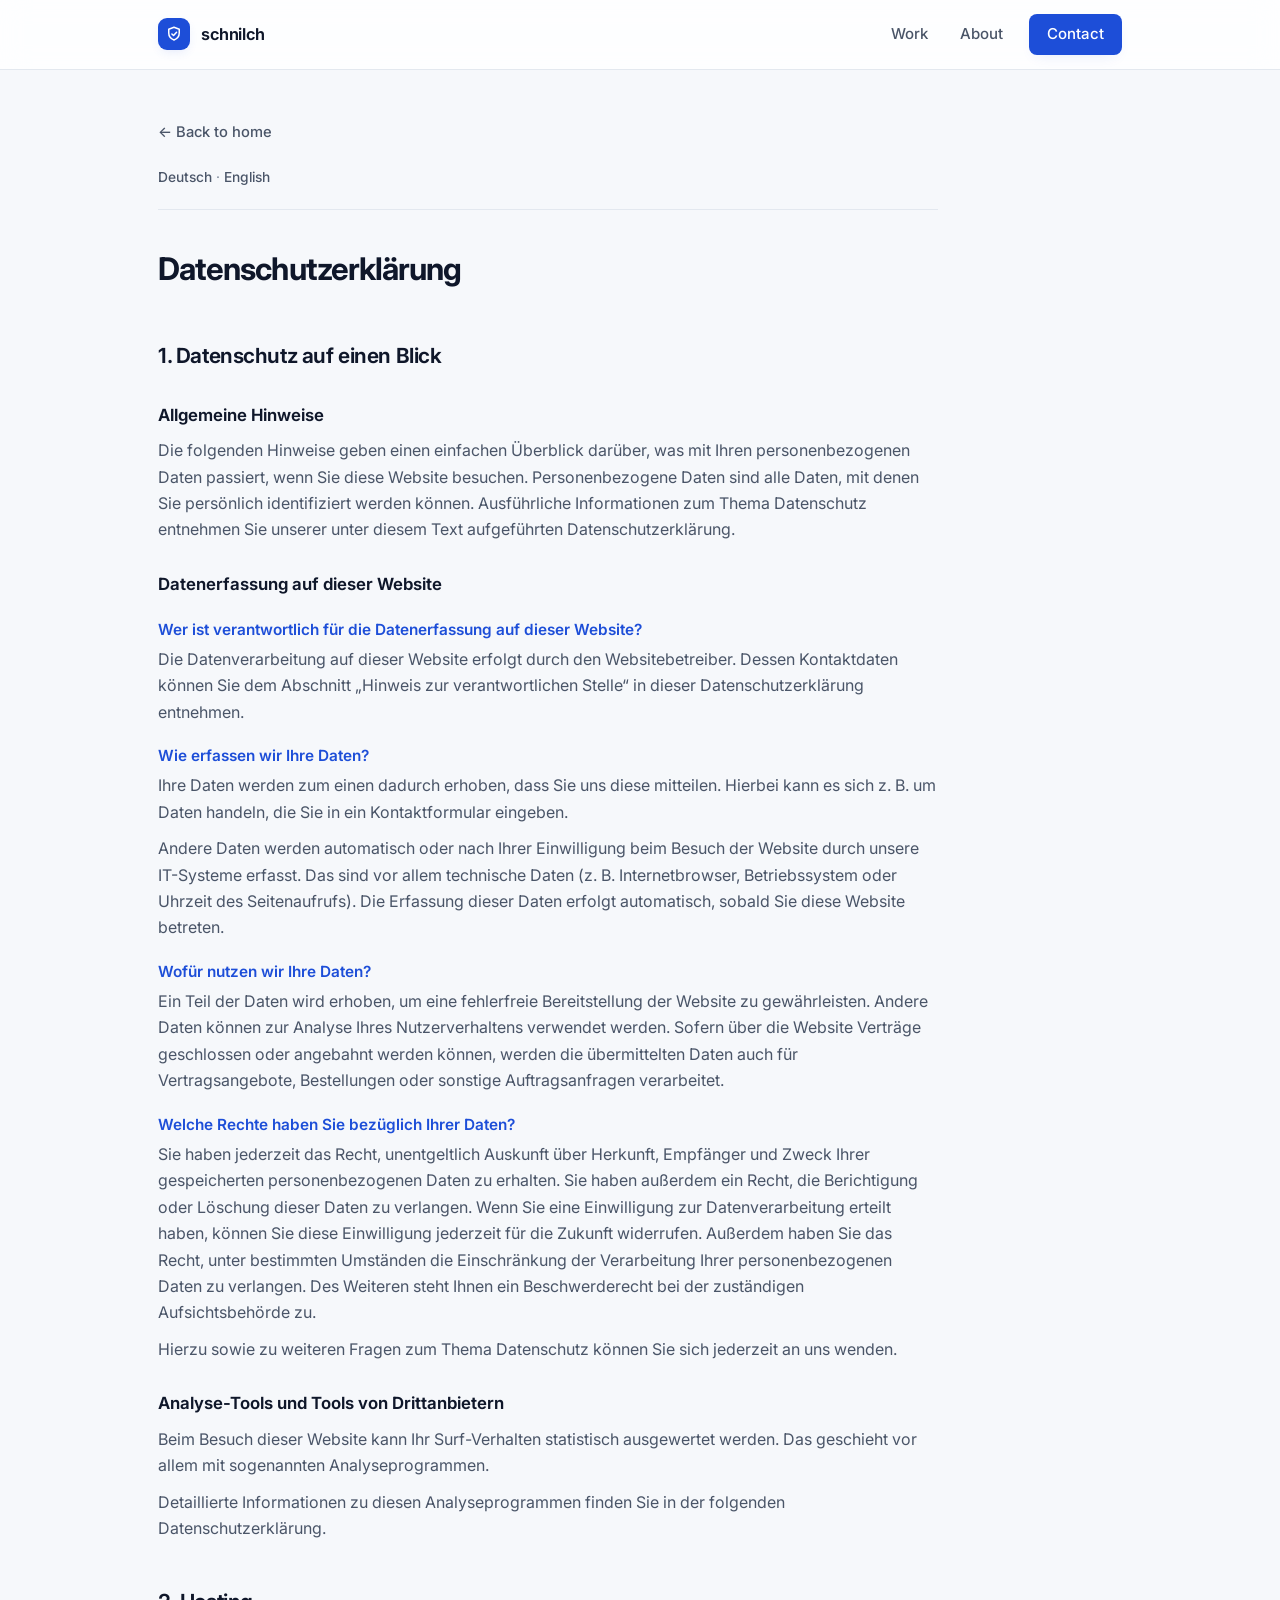
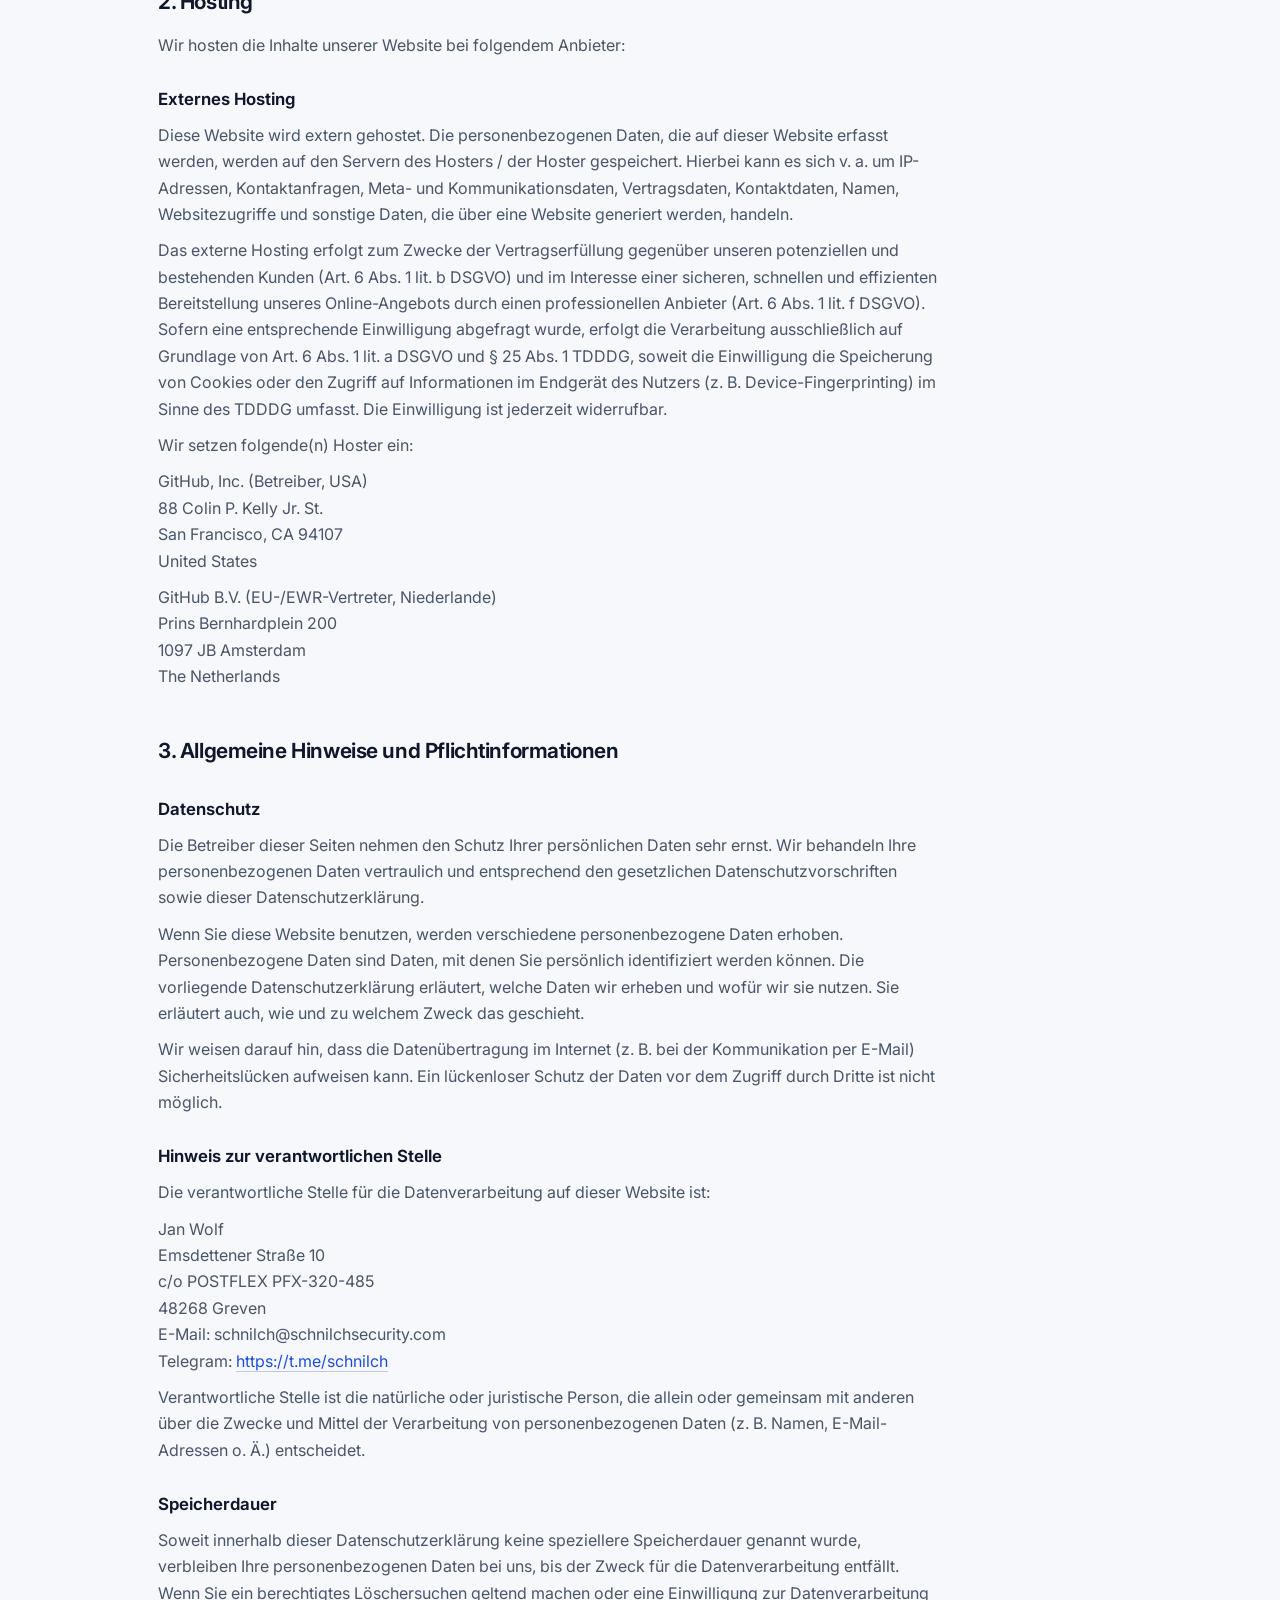
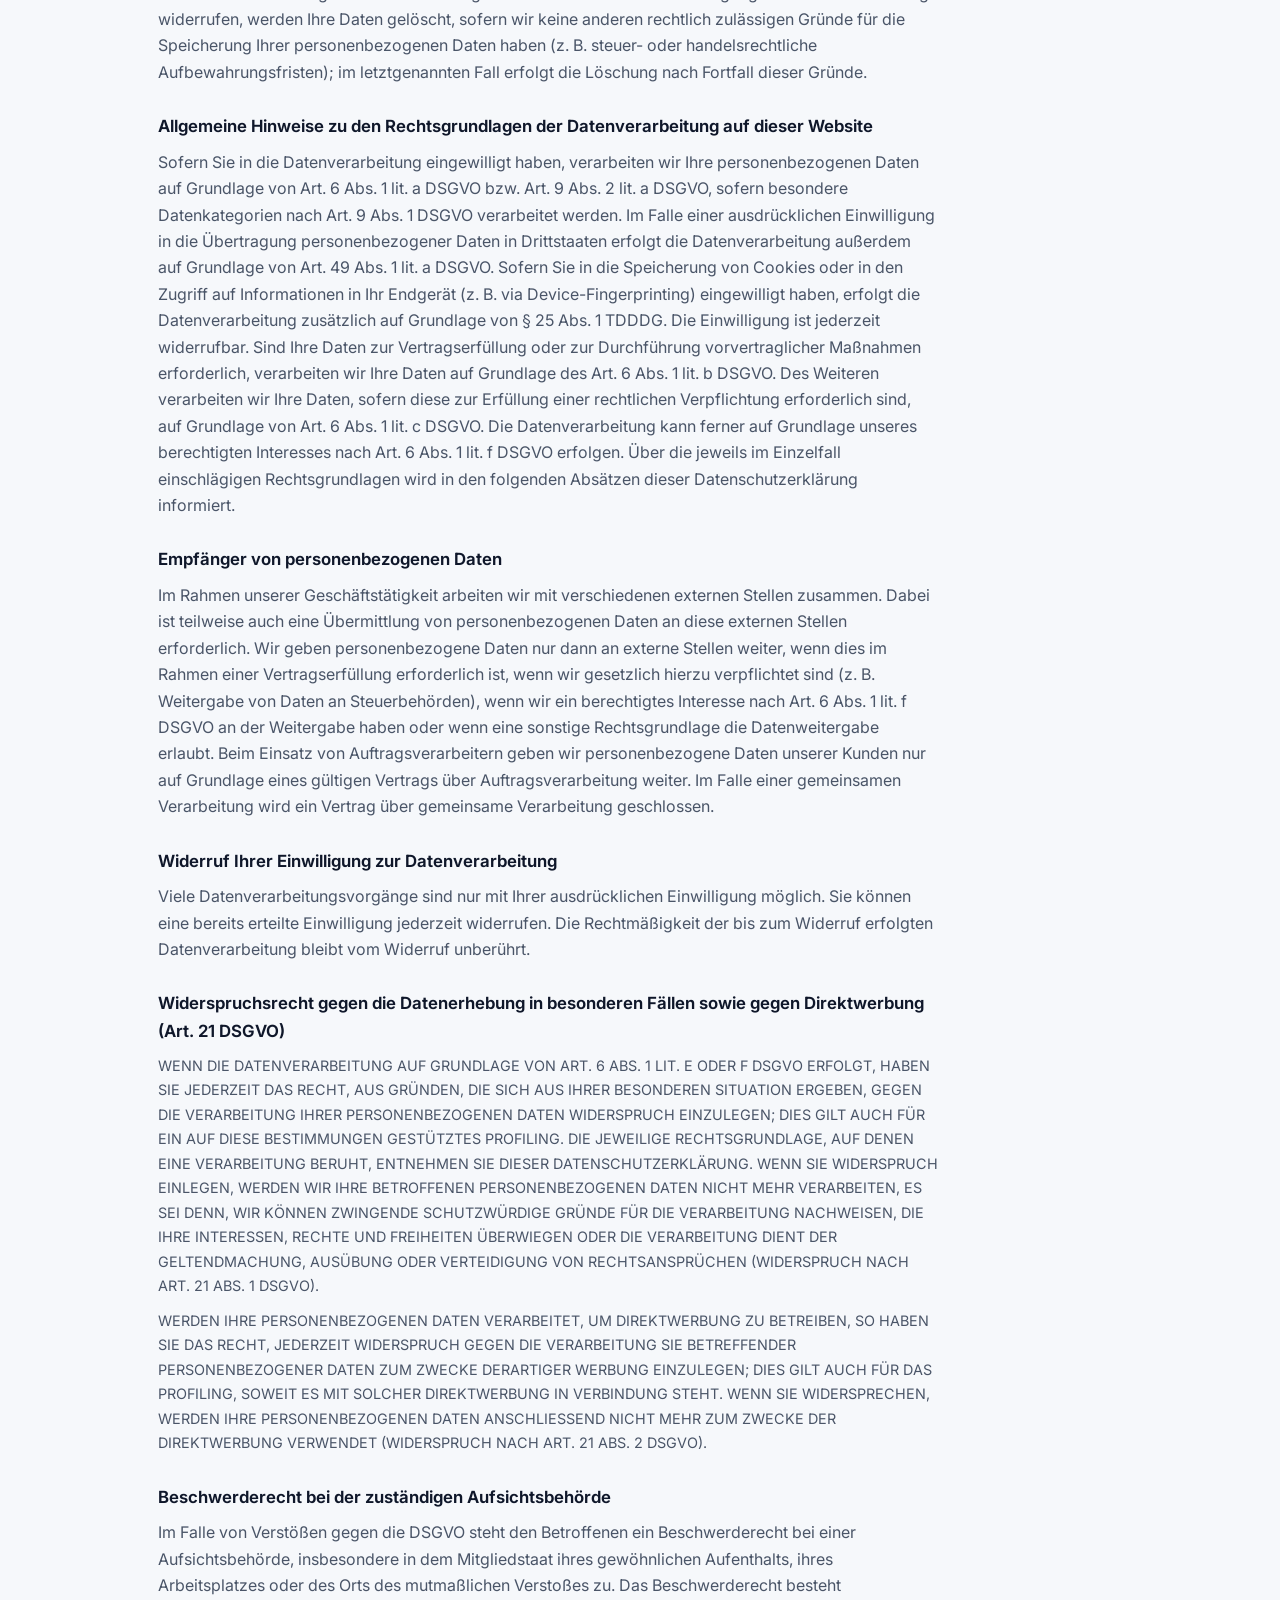
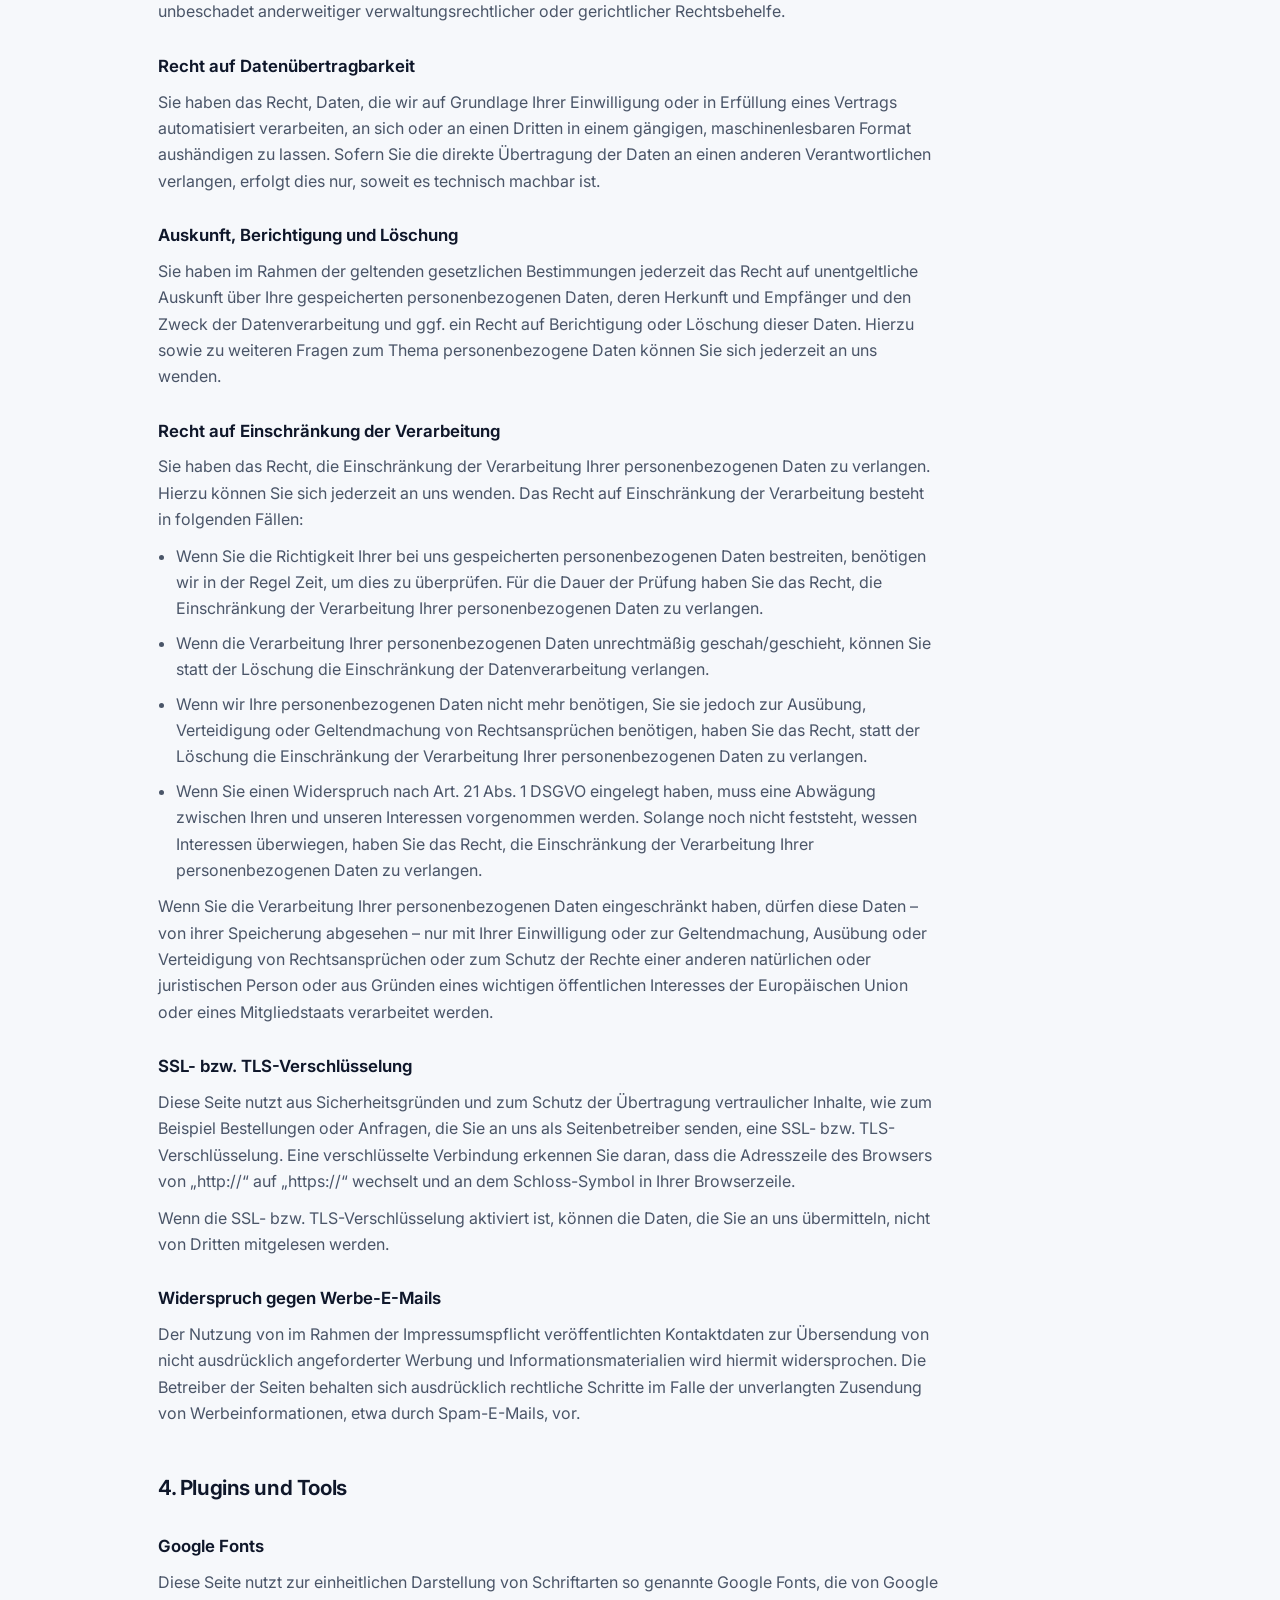
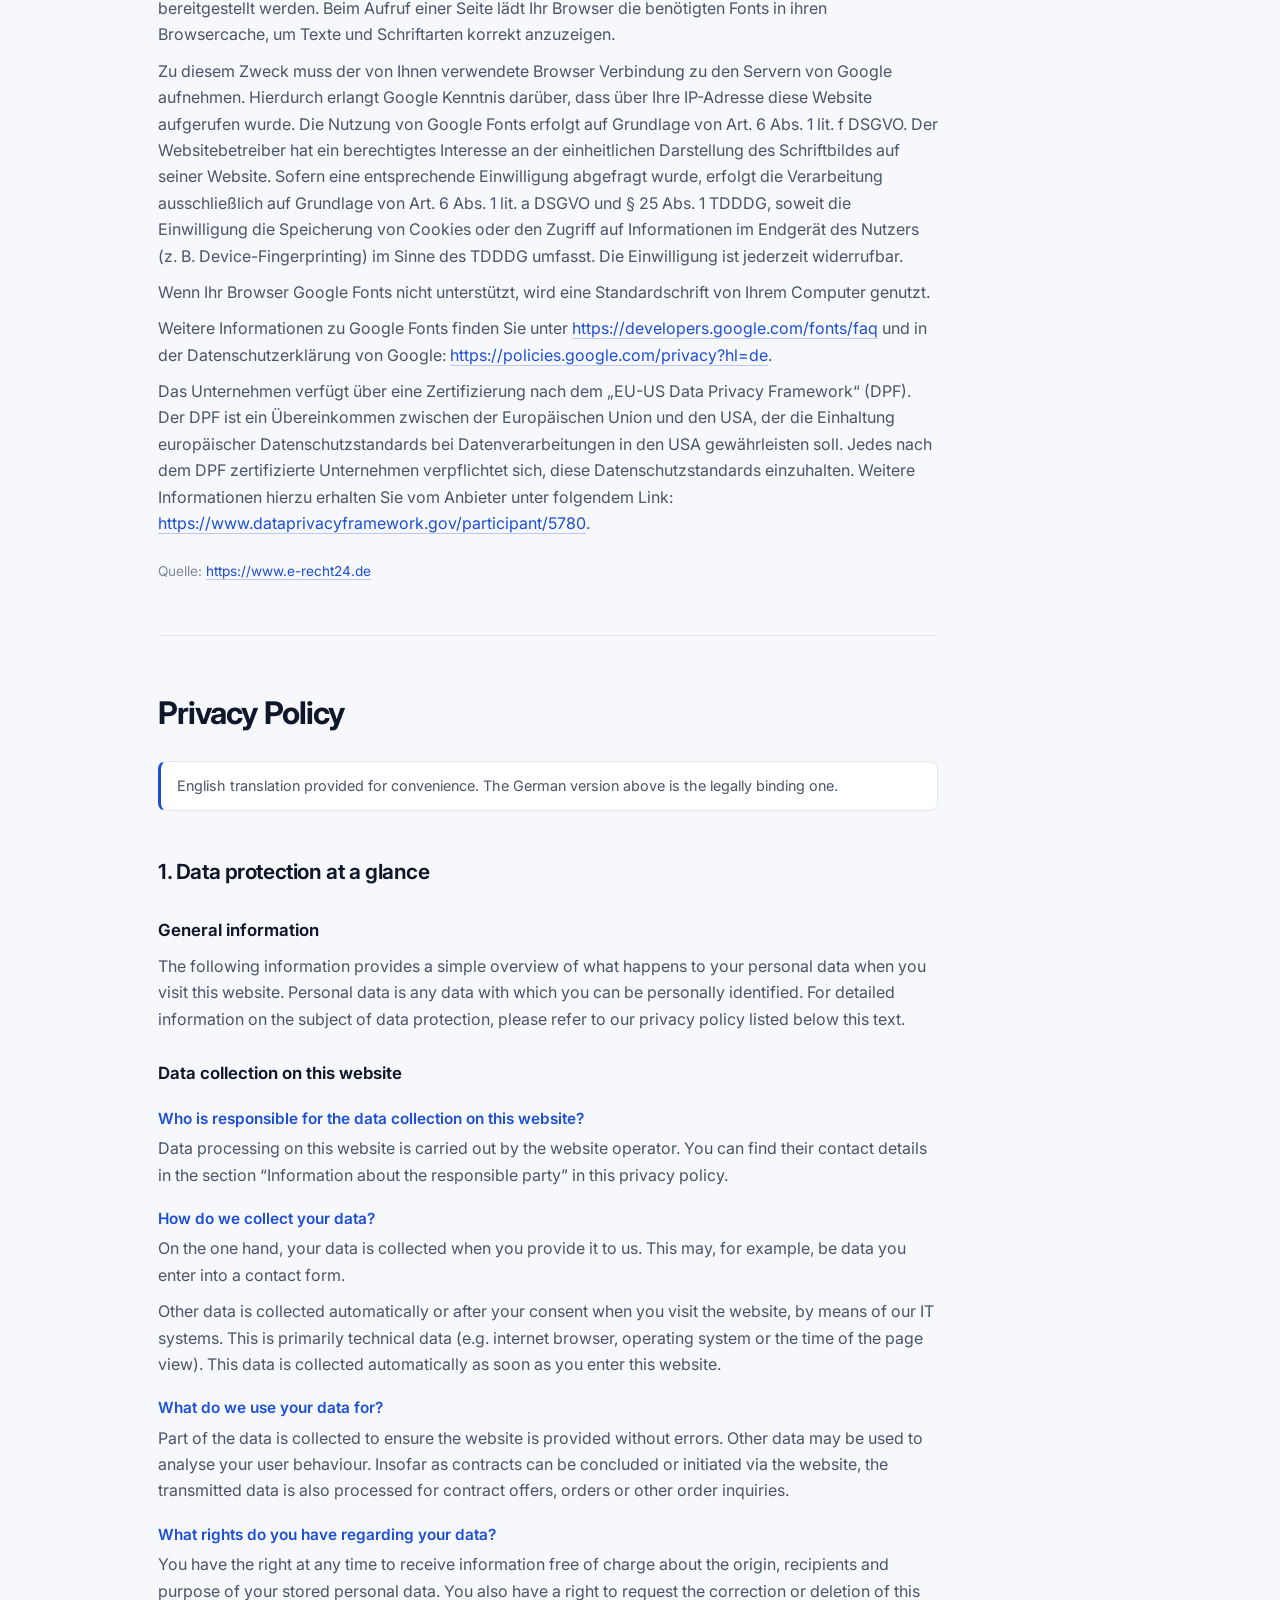
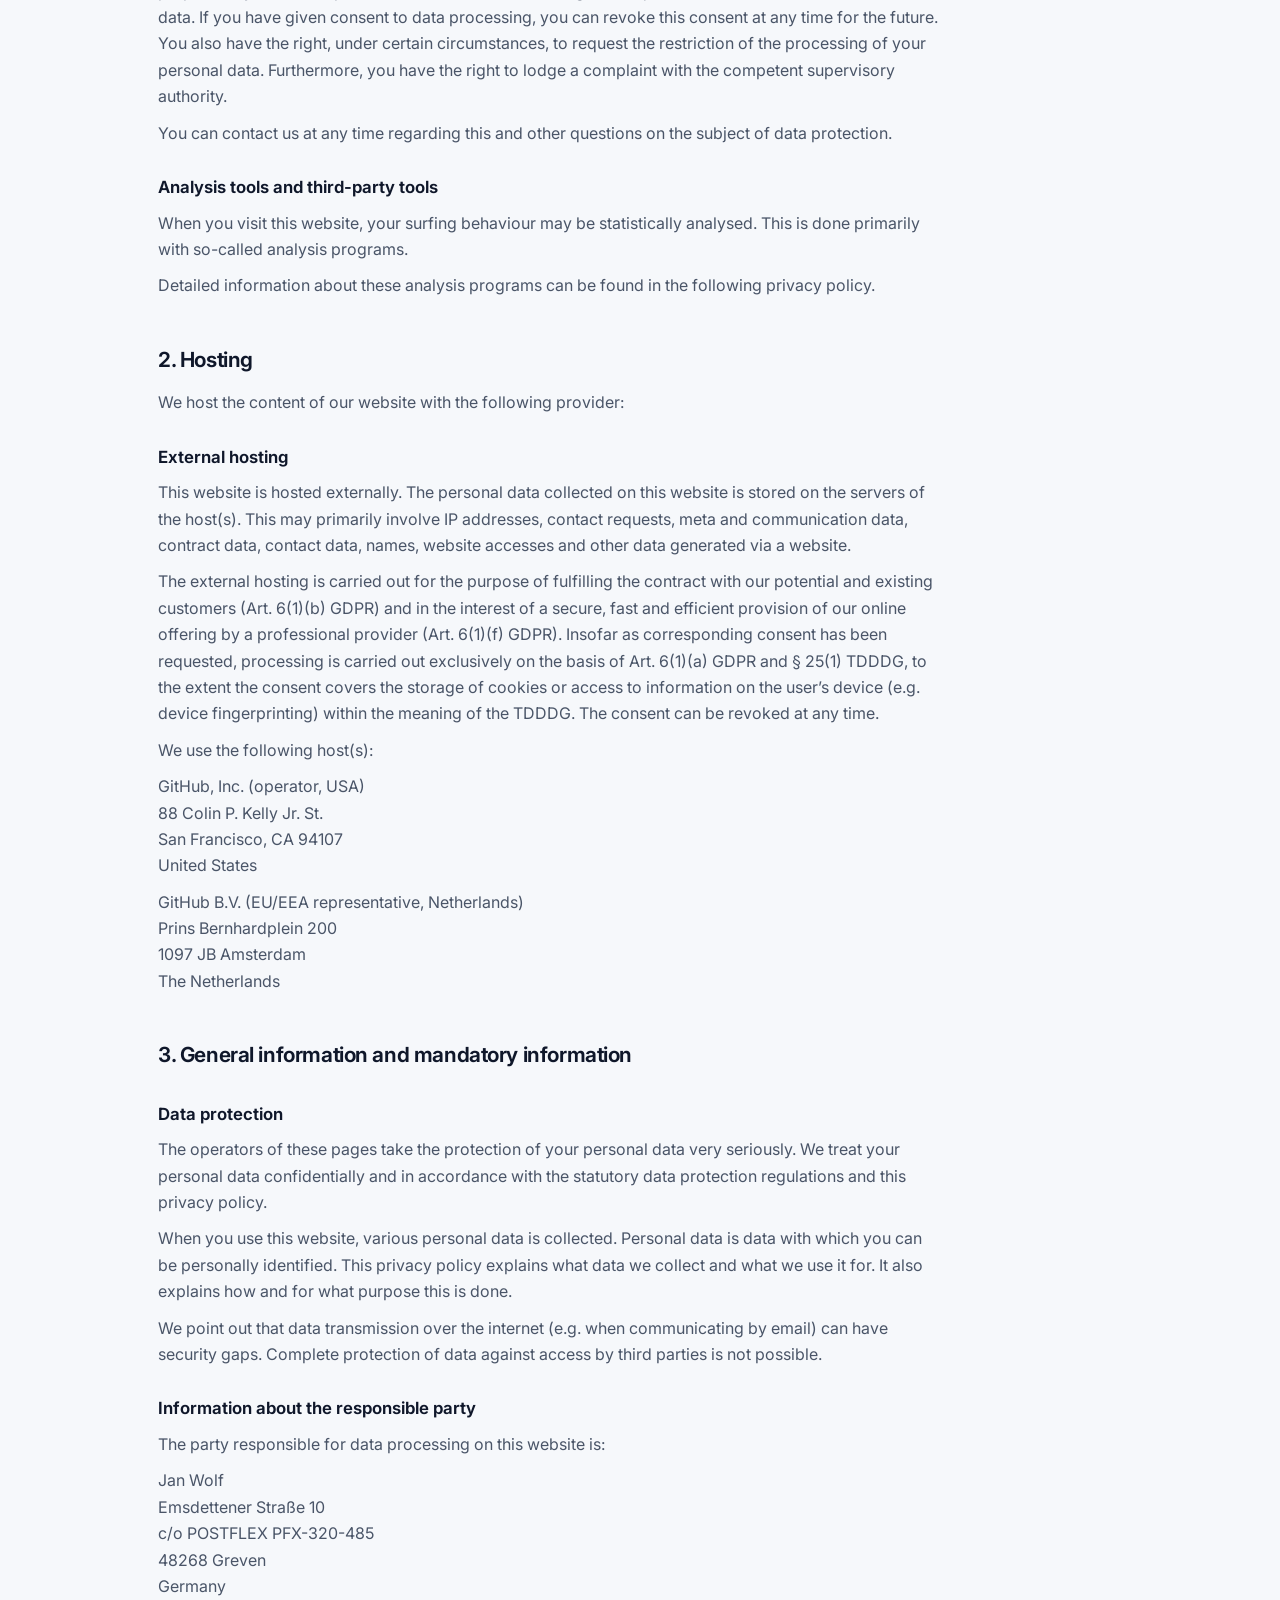
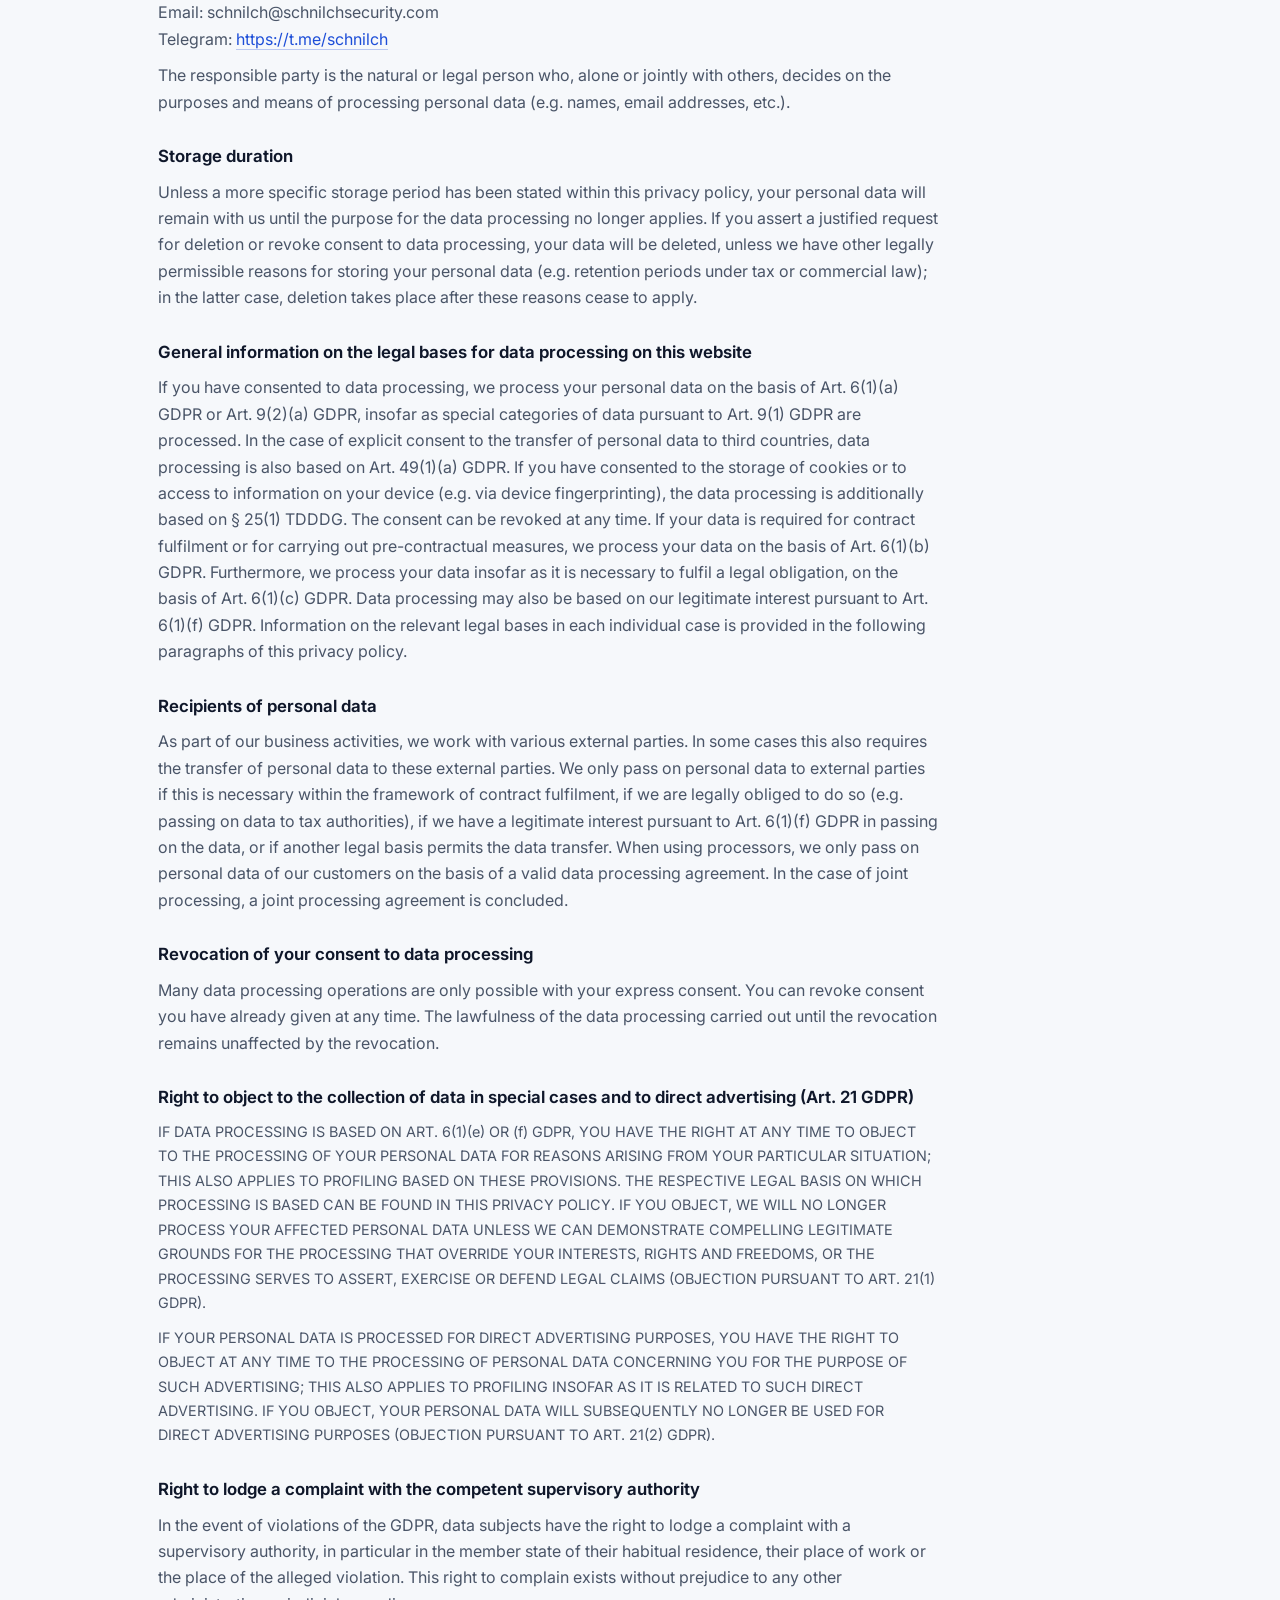
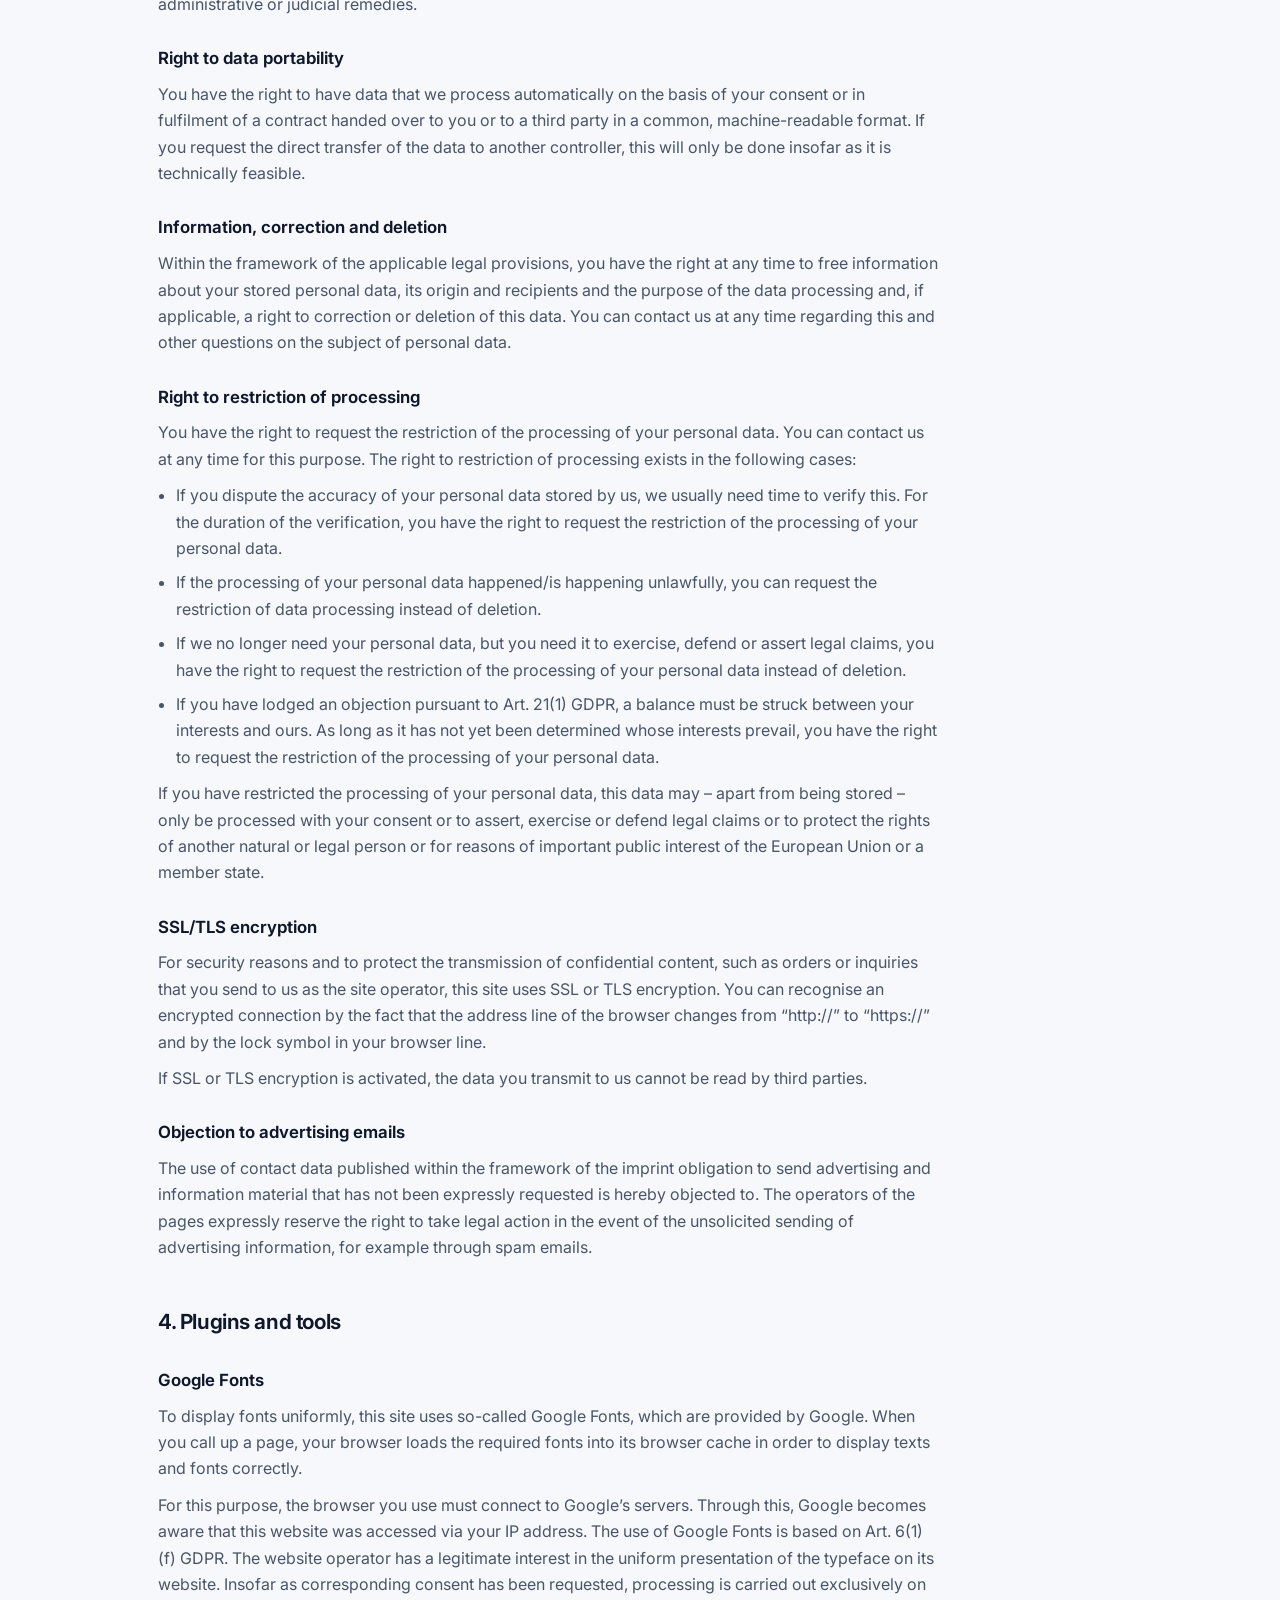
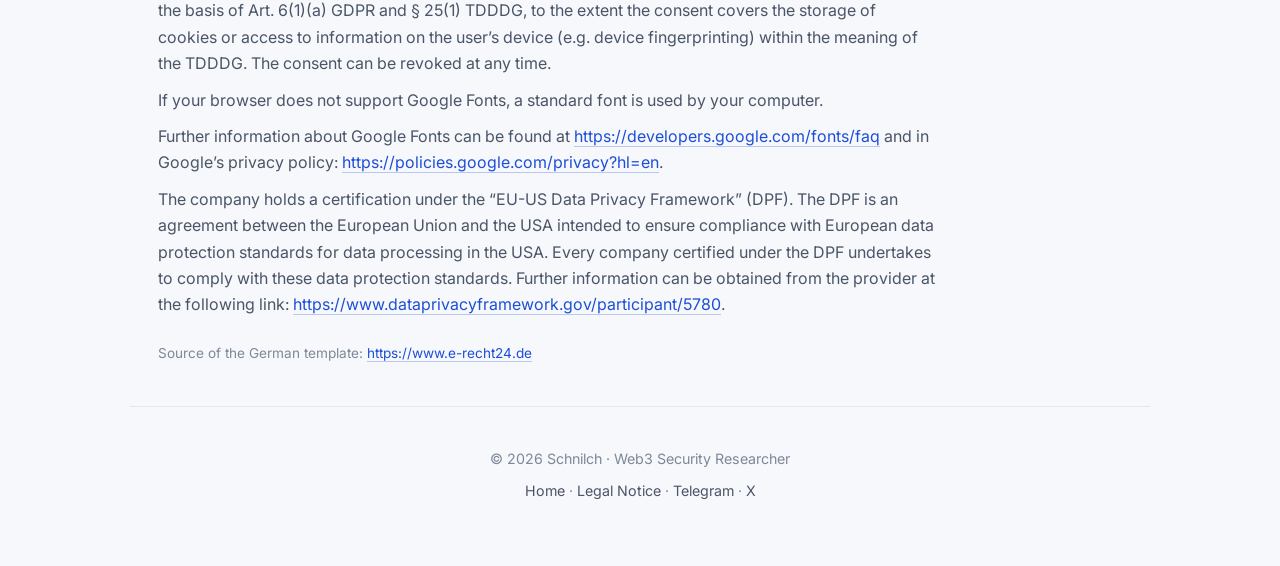
==== commit 72550f69: "Redesign site with a professional light blue theme Replace the dark neon-green terminal aesthetic wi" ====
--- a/datenschutz.html
+++ b/datenschutz.html
@@ -8,17 +8,14 @@
 
   <link rel="preconnect" href="https://fonts.googleapis.com" />
   <link rel="preconnect" href="https://fonts.gstatic.com" crossorigin />
-  <link href="https://fonts.googleapis.com/css2?family=JetBrains+Mono:wght@400;500;700&family=Inter:wght@400;500;600;700;800&display=swap" rel="stylesheet" />
+  <link href="https://fonts.googleapis.com/css2?family=Inter:wght@400;500;600;650;700;750&display=swap" rel="stylesheet" />
   <link rel="stylesheet" href="styles.css" />
-  <link rel="icon" href="data:image/svg+xml,<svg xmlns='http://www.w3.org/2000/svg' viewBox='0 0 100 100'><text y='.9em' font-size='90'>🛡️</text></svg>" />
+  <link rel="icon" href="data:image/svg+xml,<svg xmlns='http://www.w3.org/2000/svg' viewBox='0 0 32 32'><rect width='32' height='32' rx='8' fill='%231d4ed8'/><path d='M16 6.5 8.8 9.2v5.4c0 4.1 2.9 7.8 7.2 9.4 4.3-1.6 7.2-5.3 7.2-9.4V9.2L16 6.5Z' fill='none' stroke='%23ffffff' stroke-width='2' stroke-linejoin='round'/><path d='m12.6 15.6 2.3 2.3 4.3-4.5' fill='none' stroke='%23ffffff' stroke-width='2' stroke-linecap='round' stroke-linejoin='round'/></svg>" />
 </head>
 <body>
-  <div class="bg-grid" aria-hidden="true"></div>
-  <div class="bg-glow" aria-hidden="true"></div>
-
   <header class="nav">
     <a href="index.html" class="brand">
-      <span class="brand-mark">&gt;_</span>
+      <span class="brand-mark" aria-hidden="true"><svg viewBox="0 0 24 24" fill="none" stroke="currentColor" stroke-width="2" stroke-linecap="round" stroke-linejoin="round" aria-hidden="true"><path d="M12 3 5 5.6v5.2c0 4 2.8 7.6 7 9.2 4.2-1.6 7-5.2 7-9.2V5.6L12 3Z"/><path d="m9.2 11.9 2.2 2.2 4-4.3"/></svg></span>
       <span class="brand-name">schnilch</span>
     </a>
     <nav class="nav-links">
--- a/styles.css
+++ b/styles.css
@@ -1,25 +1,33 @@
 :root {
-  --bg: #0a0c10;
-  --bg-elev: #11141b;
-  --bg-card: #141821;
-  --border: #232936;
-  --border-soft: #1b212c;
-  --text: #e6e9ef;
-  --text-dim: #9aa4b2;
-  --text-faint: #6b7585;
-  --accent: #36e6a0;
-  --accent-soft: rgba(54, 230, 160, 0.12);
-  --accent-2: #5b9dff;
-  --gold: #f5c451;
-  --radius: 14px;
-  --maxw: 980px;
-  --mono: "JetBrains Mono", ui-monospace, SFMono-Regular, Menlo, monospace;
-  --sans: "Inter", system-ui, -apple-system, Segoe UI, Roboto, sans-serif;
+  --bg: #f6f8fb;
+  --bg-alt: #eef2f7;
+  --surface: #ffffff;
+  --surface-alt: #f8fafc;
+  --border: #e3e8ef;
+  --border-strong: #cfd8e3;
+  --text: #0f172a;
+  --text-muted: #4a5568;
+  --text-faint: #7d8899;
+  --brand: #1d4ed8;
+  --brand-dark: #1739a8;
+  --brand-light: #2f6bf0;
+  --brand-soft: #eef3ff;
+  --brand-softer: #f5f8ff;
+  --brand-ring: rgba(29, 78, 216, 0.16);
+  --gold: #a1620a;
+  --gold-soft: #fdf6e7;
+  --shadow-sm: 0 1px 2px rgba(15, 23, 42, 0.05);
+  --shadow: 0 1px 3px rgba(15, 23, 42, 0.06), 0 8px 24px -14px rgba(15, 23, 42, 0.12);
+  --shadow-lg: 0 2px 6px rgba(15, 23, 42, 0.05), 0 20px 44px -22px rgba(15, 23, 42, 0.22);
+  --radius: 12px;
+  --radius-lg: 18px;
+  --maxw: 1020px;
+  --sans: "Inter", system-ui, -apple-system, "Segoe UI", Roboto, Helvetica, Arial, sans-serif;
 }
 
 * { box-sizing: border-box; margin: 0; padding: 0; }
 
-html { scroll-behavior: smooth; }
+html { scroll-behavior: smooth; -webkit-text-size-adjust: 100%; }
 
 body {
   font-family: var(--sans);
@@ -27,121 +35,151 @@
   color: var(--text);
   line-height: 1.65;
   -webkit-font-smoothing: antialiased;
+  text-rendering: optimizeLegibility;
   overflow-x: hidden;
 }
 
-/* ---------- Background decoration ---------- */
-.bg-grid {
-  position: fixed;
-  inset: 0;
-  z-index: -2;
-  background-image:
-    linear-gradient(to right, rgba(255, 255, 255, 0.025) 1px, transparent 1px),
-    linear-gradient(to bottom, rgba(255, 255, 255, 0.025) 1px, transparent 1px);
-  background-size: 48px 48px;
-  mask-image: radial-gradient(ellipse 80% 60% at 50% 0%, #000 40%, transparent 100%);
-}
-.bg-glow {
-  position: fixed;
-  top: -300px;
-  left: 50%;
-  transform: translateX(-50%);
-  width: 900px;
-  height: 600px;
-  z-index: -1;
-  background: radial-gradient(circle, var(--accent-soft) 0%, transparent 65%);
-  filter: blur(20px);
-  pointer-events: none;
+::selection { background: var(--brand-ring); color: var(--text); }
+
+a:focus-visible,
+.btn:focus-visible,
+button:focus-visible {
+  outline: 2px solid var(--brand);
+  outline-offset: 3px;
+  border-radius: 6px;
 }
 
 /* ---------- Layout primitives ---------- */
-main { max-width: var(--maxw); margin: 0 auto; padding: 0 24px; }
-
-.section { padding: 70px 0; border-top: 1px solid var(--border-soft); }
-.section-head { margin-bottom: 32px; }
+main { max-width: var(--maxw); margin: 0 auto; padding: 0 28px; }
+
+.section { padding: 76px 0; border-top: 1px solid var(--border); }
+.section-head { margin-bottom: 30px; }
 .section-head h2 {
-  font-size: 1.6rem;
+  display: flex;
+  align-items: center;
+  gap: 14px;
+  font-size: 1.55rem;
   font-weight: 700;
-  letter-spacing: -0.02em;
-}
-.section-head p { color: var(--text-dim); margin-top: 8px; }
-.hash { color: var(--accent); font-family: var(--mono); }
+  letter-spacing: -0.025em;
+  color: var(--text);
+}
+.section-head h2::before {
+  content: "";
+  flex: none;
+  width: 24px;
+  height: 3px;
+  border-radius: 2px;
+  background: var(--brand);
+}
+.section-head p {
+  color: var(--text-muted);
+  margin-top: 10px;
+  max-width: 62ch;
+}
 
 /* ---------- Nav ---------- */
 .nav {
   position: sticky;
   top: 0;
-  z-index: 10;
+  z-index: 20;
   display: flex;
   align-items: center;
   justify-content: space-between;
-  max-width: var(--maxw);
-  margin: 0 auto;
-  padding: 16px 24px;
-  backdrop-filter: blur(12px);
-  background: rgba(10, 12, 16, 0.6);
-  border-bottom: 1px solid var(--border-soft);
+  gap: 20px;
+  padding: 14px max(28px, calc((100% - var(--maxw)) / 2 + 28px));
+  background: rgba(255, 255, 255, 0.82);
+  backdrop-filter: saturate(180%) blur(14px);
+  -webkit-backdrop-filter: saturate(180%) blur(14px);
+  border-bottom: 1px solid var(--border);
 }
 .brand {
-  display: flex;
+  display: inline-flex;
   align-items: center;
-  gap: 10px;
-  text-decoration: none;
-  color: var(--text);
-  font-weight: 700;
+  gap: 11px;
+  text-decoration: none;
+  color: var(--text);
+  font-weight: 650;
+  letter-spacing: -0.01em;
 }
 .brand-mark {
-  font-family: var(--mono);
-  color: var(--accent);
-  background: var(--accent-soft);
-  padding: 3px 8px;
-  border-radius: 7px;
-  font-size: 0.95rem;
-}
-.brand-name { font-family: var(--mono); letter-spacing: -0.01em; }
-.nav-links { display: flex; align-items: center; gap: 26px; }
+  display: grid;
+  place-items: center;
+  width: 32px;
+  height: 32px;
+  border-radius: 9px;
+  background: var(--brand);
+  color: #fff;
+  box-shadow: 0 4px 12px -4px var(--brand-ring);
+}
+.brand-mark svg { width: 18px; height: 18px; }
+.brand-name { font-size: 1.02rem; }
+.nav-links { display: flex; align-items: center; gap: 8px; }
 .nav-links a {
-  color: var(--text-dim);
-  text-decoration: none;
-  font-size: 0.95rem;
+  color: var(--text-muted);
+  text-decoration: none;
+  font-size: 0.94rem;
   font-weight: 500;
-  transition: color 0.18s;
-}
-.nav-links a:hover { color: var(--text); }
+  padding: 8px 12px;
+  border-radius: 8px;
+  transition: color 0.16s, background 0.16s;
+}
+.nav-links a:hover { color: var(--text); background: var(--bg-alt); }
 .nav-cta {
-  color: var(--accent) !important;
-  border: 1px solid var(--border);
-  padding: 7px 16px;
-  border-radius: 9px;
-  transition: all 0.18s;
-}
-.nav-cta:hover { background: var(--accent-soft); border-color: var(--accent); }
+  margin-left: 6px;
+  color: #fff !important;
+  background: var(--brand);
+  padding: 8px 18px !important;
+  font-weight: 600;
+  box-shadow: 0 6px 16px -8px var(--brand-ring);
+  transition: background 0.16s, box-shadow 0.2s, transform 0.16s;
+}
+.nav-cta:hover {
+  background: var(--brand-dark) !important;
+  box-shadow: 0 10px 22px -10px rgba(29, 78, 216, 0.5);
+  transform: translateY(-1px);
+}
 
 /* ---------- Hero ---------- */
-.hero { padding: 90px 0 60px; }
+.hero { padding: 88px 0 62px; }
 .eyebrow {
-  font-family: var(--mono);
-  color: var(--accent);
-  font-size: 0.9rem;
-  letter-spacing: 0.02em;
-  margin-bottom: 22px;
+  display: inline-flex;
+  align-items: center;
+  gap: 9px;
+  background: var(--brand-soft);
+  color: var(--brand);
+  border: 1px solid rgba(29, 78, 216, 0.14);
+  font-size: 0.76rem;
+  font-weight: 600;
+  text-transform: uppercase;
+  letter-spacing: 0.1em;
+  padding: 6px 14px;
+  border-radius: 999px;
+  margin-bottom: 26px;
+}
+.eyebrow::before {
+  content: "";
+  width: 6px;
+  height: 6px;
+  border-radius: 50%;
+  background: var(--brand);
 }
 .hero h1 {
-  font-size: clamp(2.1rem, 5.5vw, 3.4rem);
-  font-weight: 800;
-  line-height: 1.1;
-  letter-spacing: -0.03em;
+  font-size: clamp(2.2rem, 5.4vw, 3.5rem);
+  font-weight: 750;
+  line-height: 1.08;
+  letter-spacing: -0.035em;
   margin-bottom: 24px;
-}
-.accent { color: var(--accent); }
+  max-width: 20ch;
+}
+.accent { color: var(--brand); }
 .lede {
-  font-size: clamp(1.05rem, 2vw, 1.2rem);
-  color: var(--text-dim);
-  max-width: 640px;
+  font-size: clamp(1.05rem, 1.7vw, 1.16rem);
+  color: var(--text-muted);
+  max-width: 62ch;
 }
 .lede strong { color: var(--text); font-weight: 600; }
 
-.hero-actions { display: flex; flex-wrap: wrap; gap: 14px; margin-top: 36px; }
+.hero-actions { display: flex; flex-wrap: wrap; gap: 13px; margin-top: 36px; }
 
 /* ---------- Buttons ---------- */
 .btn {
@@ -149,27 +187,37 @@
   align-items: center;
   gap: 9px;
   padding: 12px 22px;
-  border-radius: 11px;
+  border-radius: 10px;
   font-weight: 600;
-  font-size: 0.98rem;
+  font-size: 0.97rem;
   text-decoration: none;
   cursor: pointer;
-  transition: transform 0.15s, box-shadow 0.2s, background 0.2s, border-color 0.2s;
   border: 1px solid transparent;
-}
-.btn .icon { width: 18px; height: 18px; }
+  transition: transform 0.16s, box-shadow 0.2s, background 0.2s, border-color 0.2s, color 0.2s;
+}
+.btn .icon { width: 18px; height: 18px; flex: none; }
 .btn-primary {
-  background: var(--accent);
-  color: #04130d;
-  box-shadow: 0 8px 30px -8px rgba(54, 230, 160, 0.55);
-}
-.btn-primary:hover { transform: translateY(-2px); box-shadow: 0 14px 38px -8px rgba(54, 230, 160, 0.7); }
+  background: var(--brand);
+  color: #fff;
+  box-shadow: 0 10px 24px -12px rgba(29, 78, 216, 0.6);
+}
+.btn-primary:hover {
+  background: var(--brand-dark);
+  transform: translateY(-2px);
+  box-shadow: 0 16px 32px -14px rgba(29, 78, 216, 0.6);
+}
 .btn-ghost {
-  background: transparent;
-  color: var(--text);
-  border-color: var(--border);
-}
-.btn-ghost:hover { border-color: var(--accent); color: var(--accent); transform: translateY(-2px); }
+  background: var(--surface);
+  color: var(--text);
+  border-color: var(--border-strong);
+  box-shadow: var(--shadow-sm);
+}
+.btn-ghost:hover {
+  border-color: var(--brand);
+  color: var(--brand);
+  transform: translateY(-2px);
+  box-shadow: var(--shadow);
+}
 
 /* ---------- Stats ---------- */
 .stats {
@@ -177,97 +225,166 @@
   grid-template-columns: repeat(3, 1fr);
   gap: 16px;
   max-width: var(--maxw);
-  margin: 10px auto 0;
-  padding: 0 24px;
+  margin: 6px auto 0;
+  padding: 0 28px;
 }
 .stat {
-  background: var(--bg-card);
-  border: 1px solid var(--border-soft);
+  background: var(--surface);
+  border: 1px solid var(--border);
   border-radius: var(--radius);
-  padding: 24px;
-  text-align: center;
-}
+  padding: 26px 24px;
+  box-shadow: var(--shadow);
+  transition: transform 0.18s, box-shadow 0.2s;
+}
+.stat:hover { transform: translateY(-2px); box-shadow: var(--shadow-lg); }
 .stat-num {
   display: block;
-  font-family: var(--mono);
-  font-size: 2.4rem;
+  font-size: 2.5rem;
   font-weight: 700;
-  color: var(--accent);
+  color: var(--brand);
   line-height: 1;
-}
-.stat-label { display: block; margin-top: 10px; color: var(--text-dim); font-size: 0.92rem; }
+  letter-spacing: -0.04em;
+  font-variant-numeric: tabular-nums;
+}
+.stat-label {
+  display: block;
+  margin-top: 11px;
+  color: var(--text-muted);
+  font-size: 0.9rem;
+  line-height: 1.5;
+}
 
 /* ---------- Contests table ---------- */
 .table-wrap {
   border: 1px solid var(--border);
   border-radius: var(--radius);
   overflow: hidden;
-  background: var(--bg-card);
-}
-.contests { width: 100%; border-collapse: collapse; font-size: 0.96rem; }
+  background: var(--surface);
+  box-shadow: var(--shadow);
+}
+.contests { width: 100%; border-collapse: collapse; font-size: 0.95rem; }
 .contests thead th {
   text-align: left;
-  font-family: var(--mono);
-  font-size: 0.78rem;
+  font-size: 0.72rem;
+  font-weight: 650;
   text-transform: uppercase;
-  letter-spacing: 0.07em;
+  letter-spacing: 0.09em;
   color: var(--text-faint);
-  padding: 16px 20px;
-  background: var(--bg-elev);
+  padding: 14px 22px;
+  background: var(--surface-alt);
   border-bottom: 1px solid var(--border);
 }
-.contests tbody td { padding: 15px 20px; border-bottom: 1px solid var(--border-soft); }
+.contests tbody td { padding: 15px 22px; border-bottom: 1px solid var(--border); color: var(--text-muted); }
 .contests tbody tr:last-child td { border-bottom: none; }
 .contests tbody tr { transition: background 0.15s; }
-.contests tbody tr:hover { background: rgba(255, 255, 255, 0.02); }
-.contests tbody td:first-child { font-weight: 600; }
+.contests tbody tr:hover { background: var(--brand-softer); }
+.contests tbody td:first-child { font-weight: 600; color: var(--text); }
 
 .lang {
-  font-family: var(--mono);
-  font-size: 0.82rem;
-  color: var(--accent-2);
-  background: rgba(91, 157, 255, 0.1);
-  border: 1px solid rgba(91, 157, 255, 0.2);
-  padding: 3px 9px;
-  border-radius: 7px;
+  display: inline-block;
+  font-size: 0.79rem;
+  font-weight: 600;
+  color: var(--brand);
+  background: var(--brand-soft);
+  border: 1px solid rgba(29, 78, 216, 0.14);
+  padding: 3px 10px;
+  border-radius: 999px;
   white-space: nowrap;
 }
 .rank {
-  font-family: var(--mono);
   font-weight: 700;
   color: var(--text);
-}
-.rank-top { color: var(--gold); }
+  font-variant-numeric: tabular-nums;
+}
+.rank-top {
+  color: var(--gold);
+  background: var(--gold-soft);
+  border: 1px solid rgba(161, 98, 10, 0.18);
+  padding: 2px 9px;
+  border-radius: 999px;
+}
 .contests a {
-  color: var(--text-dim);
-  text-decoration: none;
-  font-size: 0.9rem;
+  color: var(--text-muted);
+  text-decoration: none;
+  font-size: 0.89rem;
+  font-weight: 500;
   transition: color 0.15s;
 }
-.contests a:hover { color: var(--accent); }
+.contests a:hover { color: var(--brand); }
 
 /* ---------- About ---------- */
-.about-body { max-width: 680px; }
-.about-body p { color: var(--text-dim); margin-bottom: 16px; }
-.about-body strong { color: var(--text); }
-.about-body a, .lede a { color: var(--accent); text-decoration: none; border-bottom: 1px solid transparent; }
-.about-body a:hover { border-bottom-color: var(--accent); }
+.about-body { max-width: 68ch; }
+.about-body p { color: var(--text-muted); margin-bottom: 16px; }
+.about-body p:last-child { margin-bottom: 0; }
+.about-body strong { color: var(--text); font-weight: 600; }
+.about-body a, .lede a {
+  color: var(--brand);
+  font-weight: 500;
+  text-decoration: none;
+  border-bottom: 1px solid rgba(29, 78, 216, 0.3);
+}
+.about-body a:hover, .lede a:hover { border-bottom-color: var(--brand); }
 
 /* ---------- Contact ---------- */
-.contact { border-top: 1px solid var(--border-soft); }
 .contact-card {
-  background:
-    radial-gradient(circle at 0% 0%, var(--accent-soft) 0%, transparent 50%),
-    var(--bg-card);
-  border: 1px solid var(--border);
-  border-radius: 20px;
-  padding: 48px;
+  position: relative;
+  overflow: hidden;
+  background: linear-gradient(135deg, #16307f 0%, var(--brand) 55%, var(--brand-light) 100%);
+  border-radius: var(--radius-lg);
+  padding: 56px 48px;
   text-align: center;
-}
-.contact-card h2 { font-size: 2rem; font-weight: 800; letter-spacing: -0.02em; }
-.contact-card p { color: var(--text-dim); max-width: 540px; margin: 14px auto 0; }
-.contact-card strong { color: var(--text); }
-.contact-actions { display: flex; flex-wrap: wrap; gap: 14px; justify-content: center; margin-top: 30px; }
+  color: #fff;
+  box-shadow: 0 26px 56px -28px rgba(23, 57, 168, 0.65);
+}
+.contact-card::after {
+  content: "";
+  position: absolute;
+  top: -120px;
+  right: -80px;
+  width: 340px;
+  height: 340px;
+  border-radius: 50%;
+  background: radial-gradient(circle, rgba(255, 255, 255, 0.14) 0%, transparent 70%);
+  pointer-events: none;
+}
+.contact-card h2 {
+  position: relative;
+  font-size: clamp(1.6rem, 3.4vw, 2.05rem);
+  font-weight: 700;
+  letter-spacing: -0.03em;
+}
+.contact-card p {
+  position: relative;
+  color: rgba(255, 255, 255, 0.84);
+  max-width: 54ch;
+  margin: 14px auto 0;
+}
+.contact-card strong { color: #fff; font-weight: 600; }
+.contact-actions {
+  position: relative;
+  display: flex;
+  flex-wrap: wrap;
+  gap: 13px;
+  justify-content: center;
+  margin-top: 32px;
+}
+.contact-card .btn-primary {
+  background: #fff;
+  color: var(--brand-dark);
+  box-shadow: 0 12px 26px -14px rgba(0, 0, 0, 0.5);
+}
+.contact-card .btn-primary:hover { background: #f1f5ff; color: var(--brand-dark); }
+.contact-card .btn-ghost {
+  background: rgba(255, 255, 255, 0.08);
+  color: #fff;
+  border-color: rgba(255, 255, 255, 0.4);
+  box-shadow: none;
+}
+.contact-card .btn-ghost:hover {
+  background: rgba(255, 255, 255, 0.16);
+  border-color: #fff;
+  color: #fff;
+}
 
 /* Remove the divider line directly under the stats row */
 .stats + .section { border-top: none; }
@@ -279,18 +396,24 @@
   border: 1px solid var(--border);
   border-radius: var(--radius);
   overflow: hidden;
-  background: var(--bg-card);
-  transition: transform 0.15s, border-color 0.2s, box-shadow 0.2s;
+  background: var(--surface);
+  box-shadow: var(--shadow);
+  transition: transform 0.18s, border-color 0.2s, box-shadow 0.2s;
 }
 .bounty-card:hover {
   transform: translateY(-3px);
-  border-color: var(--accent);
-  box-shadow: 0 14px 38px -18px rgba(54, 230, 160, 0.5);
+  border-color: var(--border-strong);
+  box-shadow: var(--shadow-lg);
 }
 .bounty-card img { display: block; width: 100%; height: auto; }
-.bounty-note { margin-top: 18px; font-size: 0.92rem; }
-.bounty-note a { color: var(--accent); text-decoration: none; }
-.bounty-note a:hover { text-decoration: underline; }
+.bounty-note { margin-top: 20px; font-size: 0.93rem; }
+.bounty-note a {
+  color: var(--brand);
+  font-weight: 500;
+  text-decoration: none;
+  border-bottom: 1px solid rgba(29, 78, 216, 0.3);
+}
+.bounty-note a:hover { border-bottom-color: var(--brand); }
 
 /* ---------- Projects ---------- */
 .project-grid { display: grid; grid-template-columns: repeat(2, 1fr); gap: 18px; }
@@ -298,17 +421,18 @@
   display: flex;
   gap: 18px;
   align-items: flex-start;
-  padding: 24px;
+  padding: 26px;
   border: 1px solid var(--border);
   border-radius: var(--radius);
-  background: var(--bg-card);
-  text-decoration: none;
-  transition: transform 0.15s, border-color 0.2s, box-shadow 0.2s;
+  background: var(--surface);
+  box-shadow: var(--shadow);
+  text-decoration: none;
+  transition: transform 0.18s, border-color 0.2s, box-shadow 0.2s;
 }
 .project-card:hover {
   transform: translateY(-3px);
-  border-color: var(--accent);
-  box-shadow: 0 14px 38px -18px rgba(54, 230, 160, 0.5);
+  border-color: var(--border-strong);
+  box-shadow: var(--shadow-lg);
 }
 .project-icon {
   flex-shrink: 0;
@@ -316,16 +440,23 @@
   height: 44px;
   display: grid;
   place-items: center;
-  border-radius: 10px;
-  background: var(--accent-soft);
-  color: var(--accent);
-}
-.project-icon svg { width: 24px; height: 24px; }
-.project-body h3 { font-size: 1.1rem; color: var(--text); margin-bottom: 6px; }
-.project-body p { color: var(--text-dim); font-size: 0.95rem; margin-bottom: 10px; }
-.project-link { font-family: var(--mono); font-size: 0.85rem; color: var(--accent); }
-
-@media (max-width: 720px) {
+  border-radius: 11px;
+  background: var(--brand-soft);
+  color: var(--brand);
+  border: 1px solid rgba(29, 78, 216, 0.12);
+}
+.project-icon svg { width: 22px; height: 22px; }
+.project-body h3 {
+  font-size: 1.08rem;
+  font-weight: 650;
+  color: var(--text);
+  margin-bottom: 7px;
+  letter-spacing: -0.01em;
+}
+.project-body p { color: var(--text-muted); font-size: 0.94rem; margin-bottom: 12px; }
+.project-link { font-size: 0.85rem; font-weight: 600; color: var(--brand); }
+
+@media (max-width: 760px) {
   .bounty-grid { grid-template-columns: 1fr; }
   .project-grid { grid-template-columns: 1fr; }
   .project-card { flex-direction: column; gap: 14px; }
@@ -335,89 +466,134 @@
 .footer {
   max-width: var(--maxw);
   margin: 0 auto;
-  padding: 40px 24px 60px;
-  border-top: 1px solid var(--border-soft);
+  padding: 40px 28px 64px;
+  border-top: 1px solid var(--border);
   text-align: center;
   color: var(--text-faint);
-  font-size: 0.9rem;
+  font-size: 0.89rem;
 }
 .footer-meta { margin-top: 8px; }
-.footer a { color: var(--text-dim); text-decoration: none; }
-.footer a:hover { color: var(--accent); }
+.footer a { color: var(--text-muted); text-decoration: none; transition: color 0.15s; }
+.footer a:hover { color: var(--brand); }
 
 /* ---------- Responsive ---------- */
-@media (max-width: 720px) {
-  .nav-links { gap: 16px; }
+@media (max-width: 760px) {
+  main { padding: 0 20px; }
+  .nav { padding: 12px 20px; }
+  .nav-links { gap: 4px; }
   .nav-links a:not(.nav-cta) { display: none; }
-  .stats { grid-template-columns: 1fr; }
-  .contact-card { padding: 32px 22px; }
+  .hero { padding: 60px 0 48px; }
+  .hero h1 { max-width: none; }
+  .section { padding: 60px 0; }
+  .stats { grid-template-columns: 1fr; padding: 0 20px; }
+  .contact-card { padding: 38px 24px; }
+  .footer { padding: 36px 20px 56px; }
 
   /* Card-style table on mobile */
-  .table-wrap { border: none; background: transparent; }
+  .table-wrap { border: none; background: transparent; box-shadow: none; border-radius: 0; }
   .contests, .contests tbody, .contests tr, .contests td { display: block; width: 100%; }
   .contests thead { display: none; }
   .contests tbody tr {
-    background: var(--bg-card);
+    background: var(--surface);
     border: 1px solid var(--border);
     border-radius: var(--radius);
+    box-shadow: var(--shadow);
     margin-bottom: 14px;
-    padding: 6px 4px;
+    padding: 8px 4px;
   }
-  .contests tbody td { border: none; padding: 9px 18px; display: flex; justify-content: space-between; align-items: center; gap: 16px; }
+  .contests tbody tr:hover { background: var(--surface); }
+  .contests tbody td {
+    border: none;
+    padding: 9px 18px;
+    display: flex;
+    justify-content: space-between;
+    align-items: center;
+    gap: 16px;
+  }
   .contests tbody td::before {
     content: attr(data-label);
-    font-family: var(--mono);
-    font-size: 0.72rem;
+    font-size: 0.7rem;
+    font-weight: 650;
     text-transform: uppercase;
-    letter-spacing: 0.06em;
+    letter-spacing: 0.08em;
     color: var(--text-faint);
   }
   .contests tbody td:first-child {
-    font-size: 1.05rem;
-    border-bottom: 1px solid var(--border-soft);
+    font-size: 1.02rem;
+    border-bottom: 1px solid var(--border);
     padding-bottom: 12px;
     margin-bottom: 4px;
   }
+  .contests tbody td:first-child::before { font-size: 0.7rem; }
 }
 
 @media (prefers-reduced-motion: reduce) {
-  * { scroll-behavior: auto; transition: none !important; }
+  html { scroll-behavior: auto; }
+  * { transition: none !important; animation: none !important; }
+  .stat:hover, .btn:hover, .project-card:hover, .bounty-card:hover, .nav-cta:hover { transform: none; }
 }
 
 /* ---------- Legal pages (Impressum / Datenschutz) ---------- */
-.legal { max-width: 760px; padding-top: 48px; padding-bottom: 24px; }
+.legal { padding-top: 48px; padding-bottom: 32px; }
+.legal > * { max-width: 780px; }
 .back-link {
-  display: inline-block;
-  font-family: var(--mono);
-  font-size: 0.9rem;
-  color: var(--text-dim);
-  text-decoration: none;
-  margin-bottom: 24px;
-}
-.back-link:hover { color: var(--accent); }
+  display: inline-flex;
+  align-items: center;
+  gap: 6px;
+  font-size: 0.92rem;
+  font-weight: 500;
+  color: var(--text-muted);
+  text-decoration: none;
+  margin-bottom: 22px;
+  transition: color 0.15s;
+}
+.back-link:hover { color: var(--brand); }
 .lang-jump {
-  font-family: var(--mono);
-  font-size: 0.85rem;
+  font-size: 0.86rem;
   color: var(--text-faint);
-  margin-bottom: 36px;
-}
-.lang-jump a { color: var(--text-dim); text-decoration: none; }
-.lang-jump a:hover { color: var(--accent); }
-.legal-doc h1 { font-size: 1.9rem; letter-spacing: -0.02em; margin-bottom: 22px; scroll-margin-top: 90px; }
-.legal-doc h2 { font-size: 1.35rem; margin: 44px 0 12px; color: var(--text); letter-spacing: -0.01em; scroll-margin-top: 90px; }
-.legal-doc h3 { font-size: 1.08rem; margin: 28px 0 8px; color: var(--text); }
-.legal-doc h4 { font-size: 0.98rem; margin: 18px 0 4px; color: var(--accent); font-weight: 600; }
-.legal-doc p { color: var(--text-dim); margin-bottom: 10px; }
-.legal-doc ul { color: var(--text-dim); margin: 0 0 10px 1.1rem; }
+  margin-bottom: 34px;
+  padding-bottom: 20px;
+  border-bottom: 1px solid var(--border);
+}
+.lang-jump a { color: var(--text-muted); font-weight: 500; text-decoration: none; }
+.lang-jump a:hover { color: var(--brand); }
+.legal-doc h1 {
+  font-size: 1.95rem;
+  font-weight: 700;
+  letter-spacing: -0.03em;
+  margin-bottom: 22px;
+  scroll-margin-top: 92px;
+}
+.legal-doc h2 {
+  font-size: 1.3rem;
+  font-weight: 650;
+  margin: 44px 0 12px;
+  color: var(--text);
+  letter-spacing: -0.02em;
+  scroll-margin-top: 92px;
+}
+.legal-doc h3 { font-size: 1.05rem; font-weight: 650; margin: 28px 0 8px; color: var(--text); }
+.legal-doc h4 { font-size: 0.96rem; margin: 18px 0 4px; color: var(--brand); font-weight: 600; }
+.legal-doc p { color: var(--text-muted); margin-bottom: 10px; }
+.legal-doc ul { color: var(--text-muted); margin: 0 0 10px 1.15rem; }
 .legal-doc li { margin-bottom: 8px; }
 .legal-doc .upper { font-size: 0.9rem; line-height: 1.7; }
-.legal-doc a { color: var(--accent); text-decoration: none; word-break: break-word; }
-.legal-doc a:hover { text-decoration: underline; }
+.legal-doc a {
+  color: var(--brand);
+  text-decoration: none;
+  word-break: break-word;
+  border-bottom: 1px solid rgba(29, 78, 216, 0.28);
+}
+.legal-doc a:hover { border-bottom-color: var(--brand); }
 .legal-doc .note {
   font-size: 0.9rem;
-  font-style: italic;
-  color: var(--text-faint);
-  margin-bottom: 18px;
+  color: var(--text-muted);
+  background: var(--surface);
+  border: 1px solid var(--border);
+  border-left: 3px solid var(--brand);
+  border-radius: 8px;
+  padding: 12px 16px;
+  margin-bottom: 20px;
 }
 .legal-doc .source { font-size: 0.85rem; color: var(--text-faint); margin-top: 24px; }
 .legal-sep { border: none; border-top: 1px solid var(--border); margin: 52px 0; }
